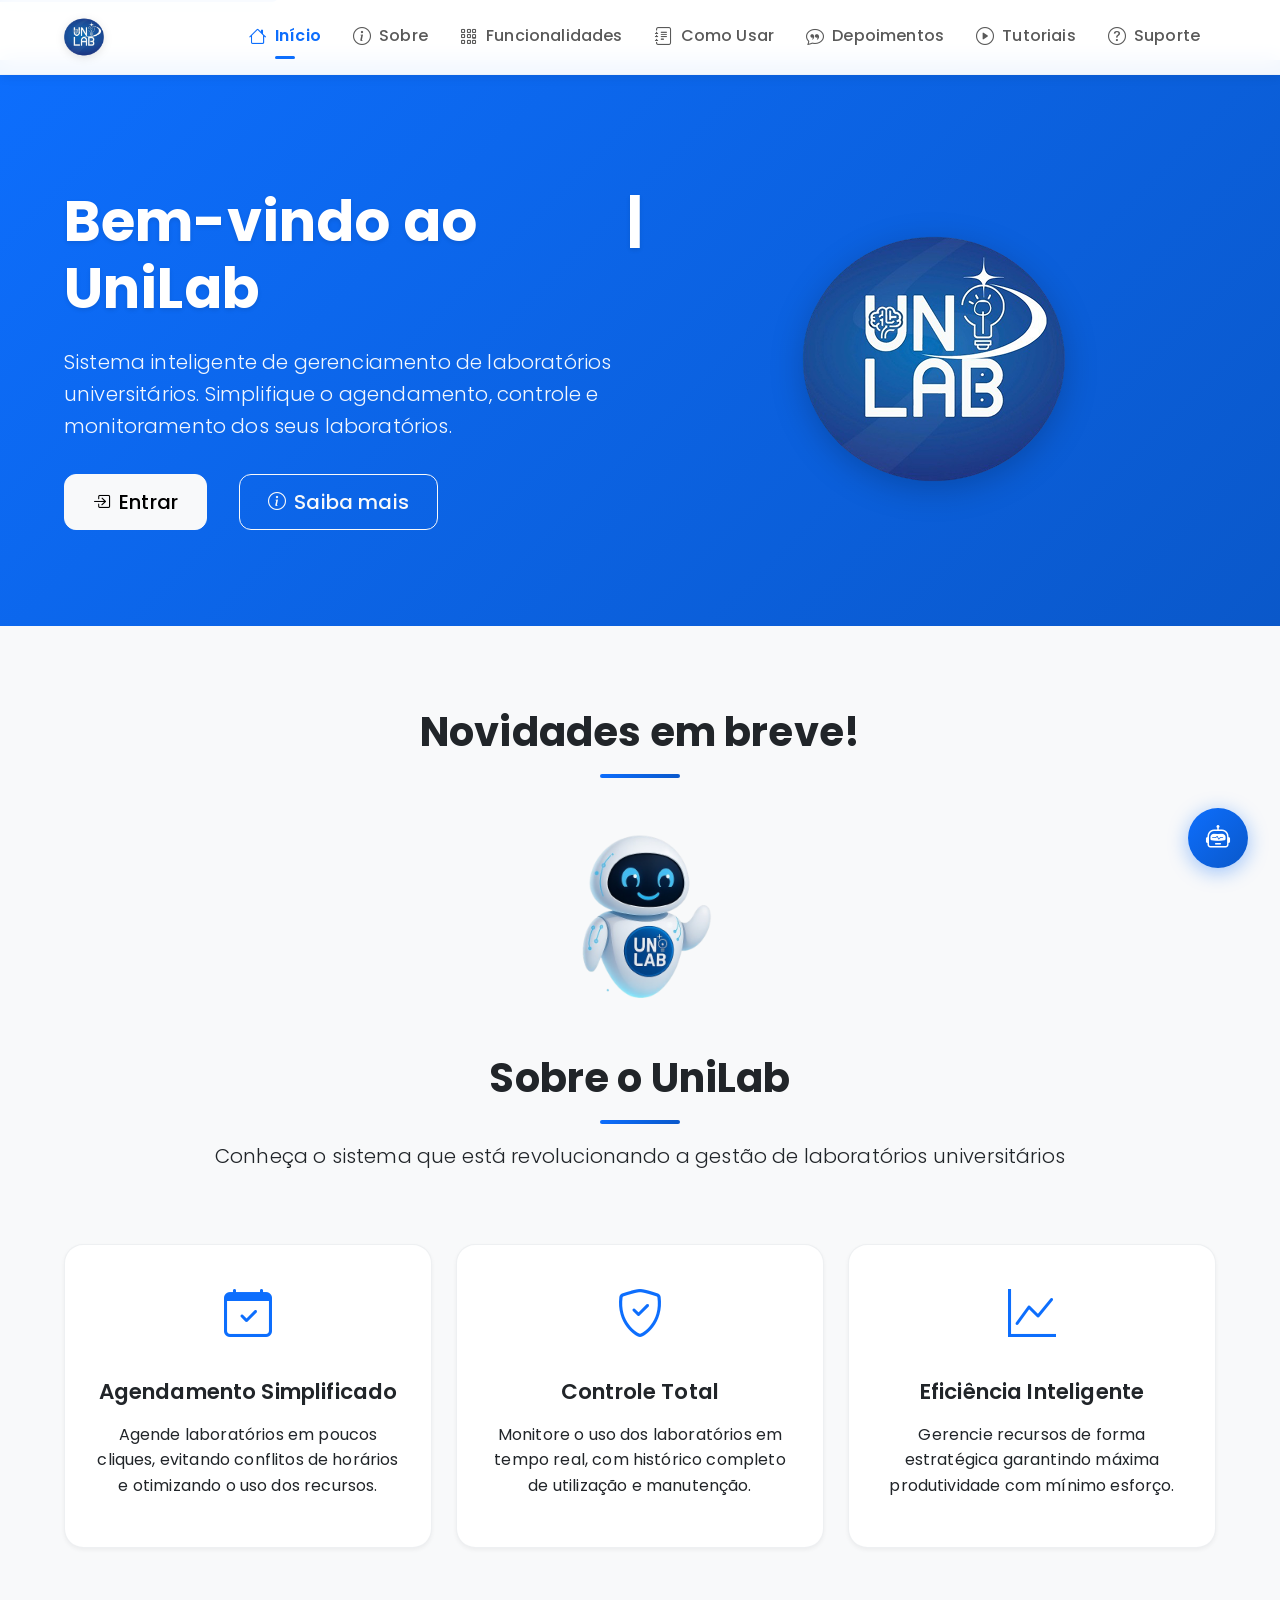
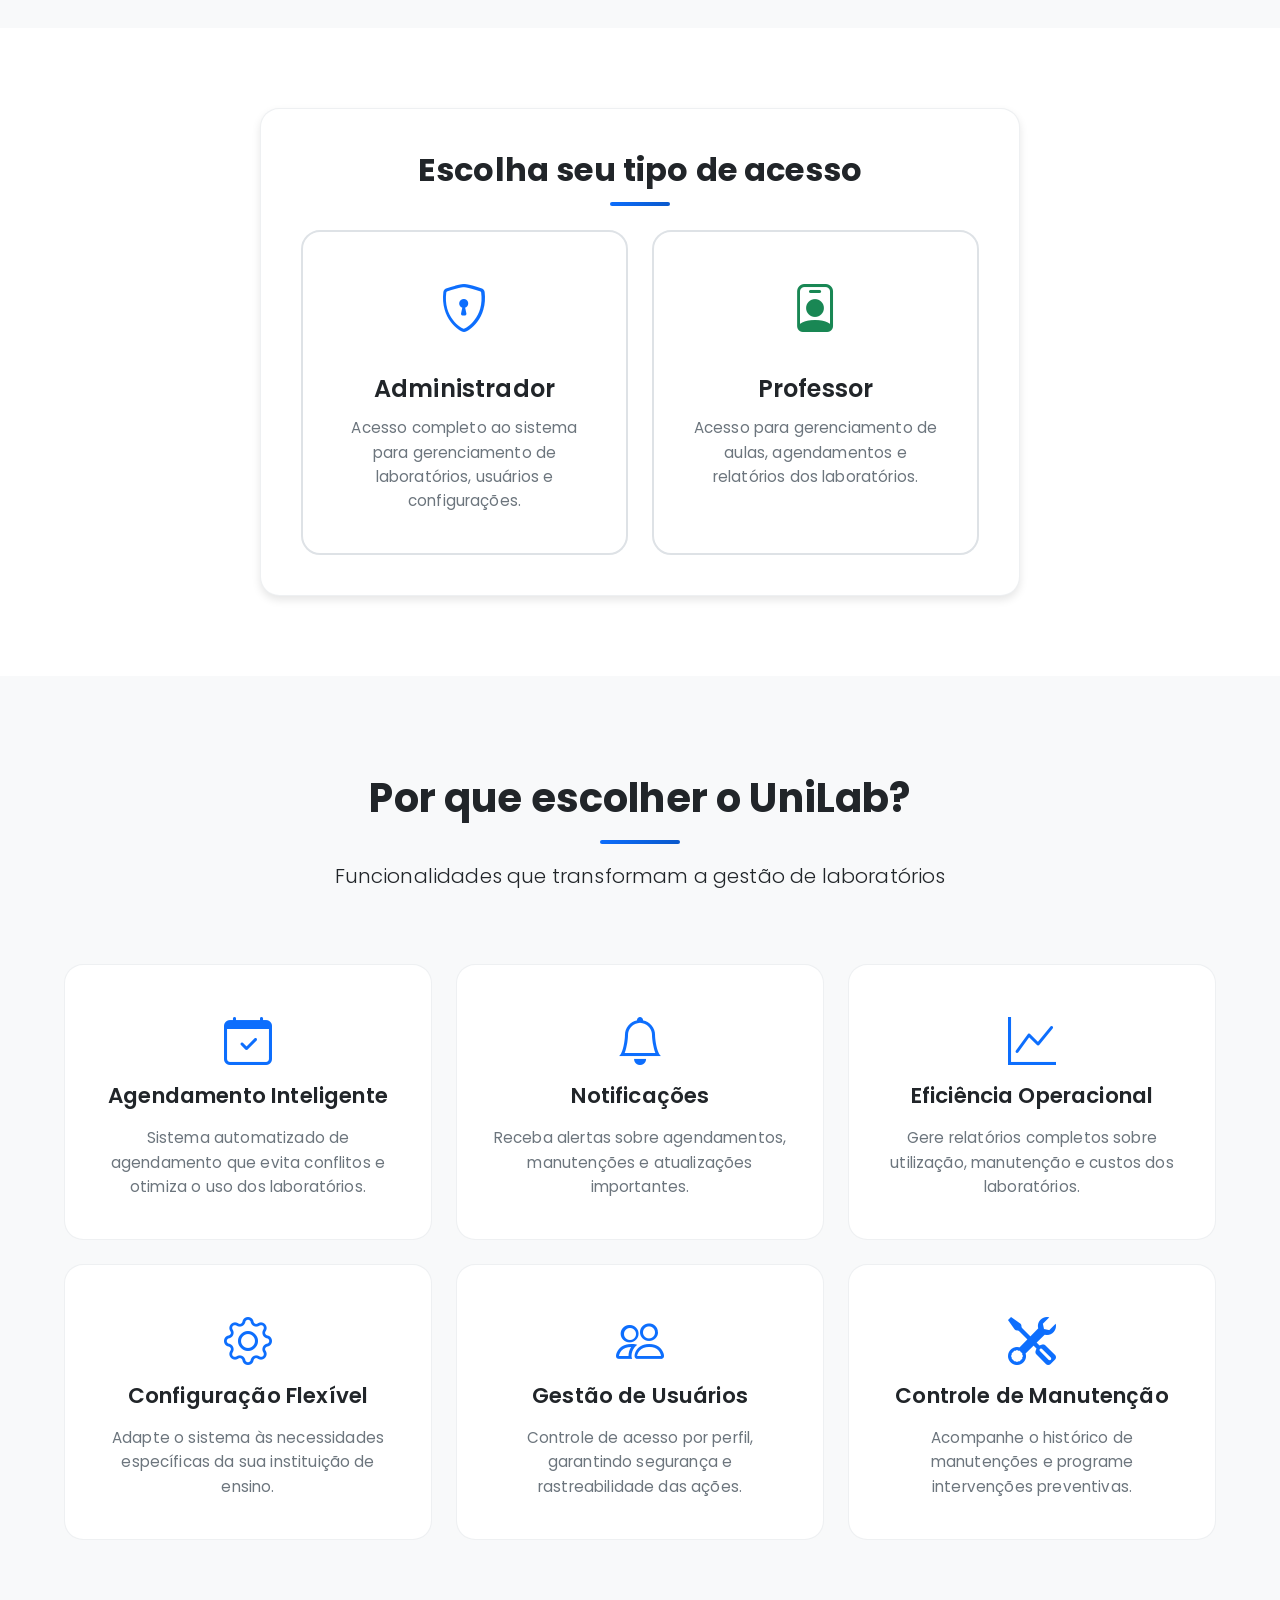
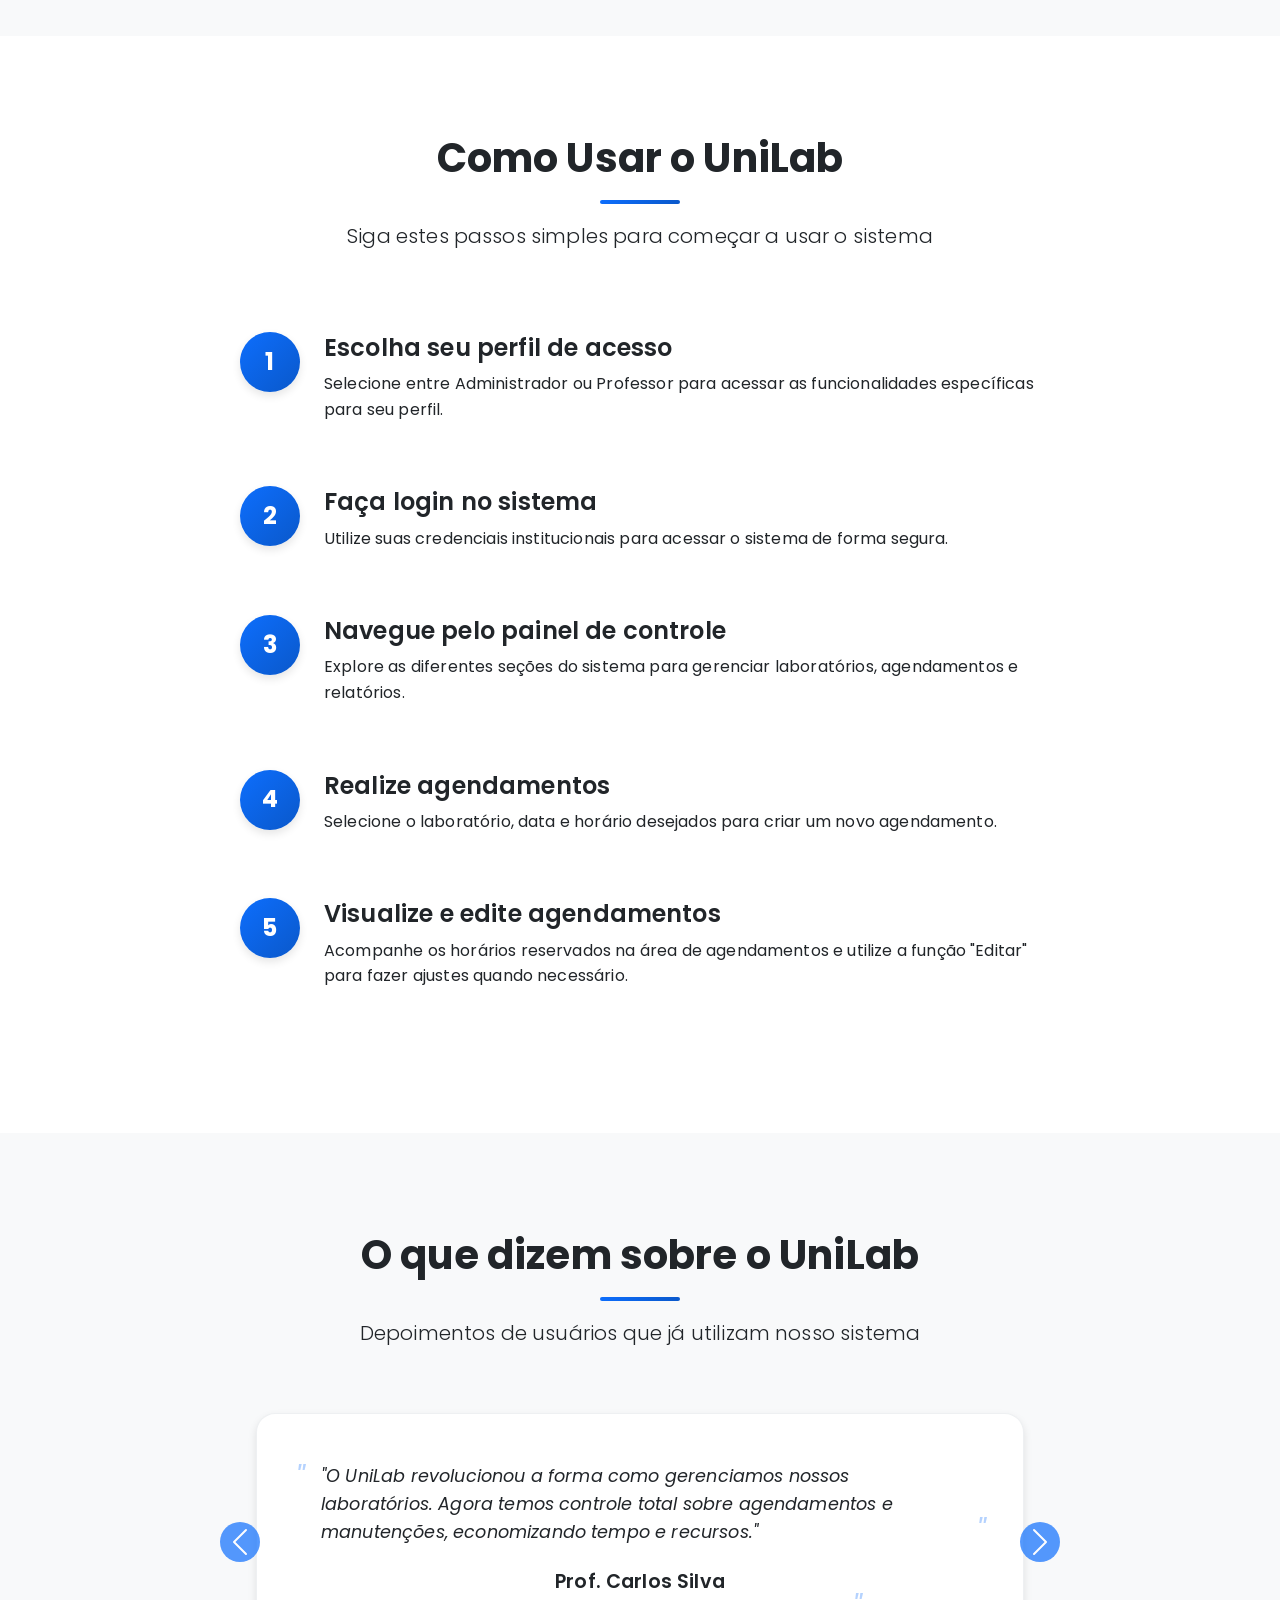
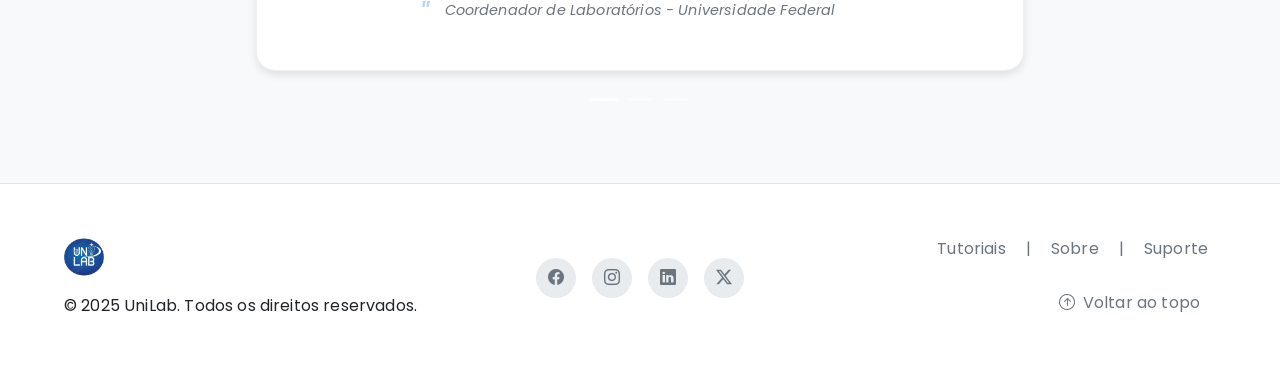
==== administradorGerenciarLaboratorios.html @ 7a354f49 "Upload do projeto atualizado Atualizando o repositório FrontEnd do Unilab." ====
﻿<!-- Código desenvolvido por Rafael V. Gogge -->
<!-- Direitos reservados Unilab © 2025 -->
<!-- GitHub: https://github.com/RafaelGogge -->
<!DOCTYPE html>
<html lang="pt-BR">

<head>
    <meta charset="UTF-8">
    <meta name="viewport" content="width=device-width, initial-scale=1.0">
    <meta name="description" content="Gerenciamento de Laboratórios - UniLab">
    <meta name="author" content="Rafael V. Gogge">
    <meta name="copyright" content="© 2025 Rafael V. Gogge">
    <title>UniLab - Gerenciar Laboratórios</title>
    <!-- Bootstrap CSS -->
    <link href="https://cdn.jsdelivr.net/npm/bootstrap@5.3.0/dist/css/bootstrap.min.css" rel="stylesheet">
    <!-- Bootstrap Icons -->
    <link rel="stylesheet" href="https://cdn.jsdelivr.net/npm/bootstrap-icons@1.11.0/font/bootstrap-icons.css">
    <!-- Google Fonts -->
    <link href="https://fonts.googleapis.com/css2?family=Poppins:wght@400;500;600;700&display=swap" rel="stylesheet">
    <!-- Custom CSS -->
    <link rel="stylesheet" href="css/administradorGerenciarLaboratorios.css">
    <!-- Favicon -->
    <link rel="shortcut icon" href="favicon/favicon.ico" type="image/x-icon">
</head>

<body class="d-flex flex-column min-vh-100">
    <!-- Skip link para acessibilidade -->
    <a href="#main-content" class="skip-link">Pular para o conteúdo principal</a>

    <!-- Navbar -->
    <header class="navbar navbar-expand-lg navbar-dark fixed-top transition-all duration-300" id="navbar">
        <div class="container">
            <a class="navbar-brand" href="sejaBemVindo.html">
                <img src="imagens/LogoUnilab.png" alt="UniLab Logo" height="40" width="auto"
                    class="hover:scale-105 transition-transform duration-300">
            </a>
            <button class="navbar-toggler" type="button" data-bs-toggle="collapse" data-bs-target="#navbarNav">
                <span class="navbar-toggler-icon"></span>
            </button>
            <div class="collapse navbar-collapse" id="navbarNav">
                <ul class="navbar-nav me-auto">
                    <li class="nav-item">
                        <a class="nav-link" href="sejaBemVindo.html">
                            <i class="bi bi-house-door me-1"></i>Início
                        </a>
                    </li>
                    <li class="nav-item">
                        <a class="nav-link" href="agendamento_lab.html">
                            <i class="bi bi-calendar-plus me-1"></i>Agendar
                        </a>
                    </li>
                    <li class="nav-item">
                        <a class="nav-link" href="historicoAgendamentos.html">
                            <i class="bi bi-clock-history me-1"></i>Histórico
                        </a>
                    </li>
                </ul>
                <div class="d-flex align-items-center">
                    <!-- Notificações -->
                    <div class="notification-bell me-3" data-bs-toggle="modal" data-bs-target="#notificationModal">
                        <i class="bi bi-bell-fill fs-5 text-white hover:text-accent transition-colors duration-300"></i>
                        <span class="notification-badge">3</span>
                    </div>

                    <!-- Dropdown do Usuário -->
                    <div class="dropdown">
                        <a class="nav-link dropdown-toggle d-flex align-items-center" href="#" id="userDropdown"
                            role="button" data-bs-toggle="dropdown" aria-expanded="false">
                            <div class="avatar-circle me-2">
                                <i class="bi bi-person-fill"></i>
                            </div>
                            <span class="user-name">Usuário</span>
                        </a>
                        <ul class="dropdown-menu dropdown-menu-end" aria-labelledby="userDropdown">
                            <li>
                                <a class="dropdown-item" href="perfil.html">
                                    <i class="bi bi-person-badge-fill"></i>Perfil
                                </a>
                            </li>
                            <li>
                                <a class="dropdown-item" href="#" onclick="openConfigModal()">
                                    <i class="bi bi-gear-fill"></i>Configurações
                                </a>
                            </li>
                            <li>
                                <hr class="dropdown-divider">
                            </li>
                            <li>
                                <a class="dropdown-item logout-button" href="#">
                                    <i class="bi bi-box-arrow-right"></i>Sair
                                </a>
                            </li>
                        </ul>
                    </div>
                </div>
            </div>
        </div>
    </header>

    <!-- Conteúdo Principal -->
    <main id="main-content" class="container py-5">
        <!-- Cabeçalho da Página -->
        <div class="page-header d-flex justify-content-between align-items-center mb-4">
            <div>
                <h1><i class="bi bi-building"></i> Gerenciar Laboratórios</h1>
                <p class="lead">Gerencie os laboratórios disponíveis no sistema</p>
            </div>
            <div>
                <a href="sejaBemVindo.html" class="btn btn-secondary me-2">
                    <i class="bi bi-arrow-left"></i> Voltar
                </a>
                <button class="btn btn-primary" id="btnNovoLaboratorio">
                    <i class="bi bi-plus-circle"></i> Novo Laboratório
                </button>
            </div>
        </div>

        <!-- Estatísticas -->
        <div class="row mb-4">
            <div class="col-md-3">
                <div class="stat-card">
                    <div class="stat-icon">
                        <i class="bi bi-building"></i>
                    </div>
                    <div class="stat-content">
                        <h3 id="totalLaboratorios">0</h3>
                        <p>Total de Laboratórios</p>
                    </div>
                </div>
            </div>
            <div class="col-md-3">
                <div class="stat-card">
                    <div class="stat-icon">
                        <i class="bi bi-check-circle"></i>
                    </div>
                    <div class="stat-content">
                        <h3 id="laboratoriosAtivos">0</h3>
                        <p>Laboratórios Ativos</p>
                    </div>
                </div>
            </div>
            <div class="col-md-3">
                <div class="stat-card">
                    <div class="stat-icon">
                        <i class="bi bi-x-circle"></i>
                    </div>
                    <div class="stat-content">
                        <h3 id="laboratoriosInativos">0</h3>
                        <p>Laboratórios Inativos</p>
                    </div>
                </div>
            </div>
            <div class="col-md-3">
                <div class="stat-card">
                    <div class="stat-icon">
                        <i class="bi bi-people"></i>
                    </div>
                    <div class="stat-content">
                        <h3 id="capacidadeTotal">0</h3>
                        <p>Capacidade Total</p>
                    </div>
                </div>
            </div>
        </div>

        <!-- Filtros -->
        <div class="filters-section mb-4">
            <div class="card">
                <div class="card-body">
                    <form id="filterForm">
                        <div class="row g-3">
                            <div class="col-md-4">
                                <div class="input-group">
                                    <span class="input-group-text"><i class="bi bi-search"></i></span>
                                    <input type="text" class="form-control" id="searchInput"
                                        placeholder="Buscar por nome ou localização">
                                </div>
                            </div>
                            <div class="col-md-3">
                                <select class="form-select" id="statusFilter">
                                    <option value="">Todos os Status</option>
                                    <option value="ativo">Ativo</option>
                                    <option value="inativo">Inativo</option>
                                </select>
                            </div>
                            <div class="col-md-3">
                                <select class="form-select" id="tipoFilter">
                                    <option value="">Todos os Tipos</option>
                                    <option value="computacao">Computação</option>
                                    <option value="fisica">Física</option>
                                    <option value="quimica">Química</option>
                                    <option value="biologia">Biologia</option>
                                    <option value="outro">Outro</option>
                                </select>
                            </div>
                            <div class="col-md-2">
                                <button type="submit" class="btn btn-primary w-100">
                                    <i class="bi bi-funnel"></i> Filtrar
                                </button>
                            </div>
                        </div>
                        <div class="row mt-3">
                            <div class="col-12">
                                <button type="button" class="btn btn-secondary" id="btnLimparFiltros">
                                    <i class="bi bi-x-circle"></i> Limpar Filtros
                                </button>
                            </div>
                        </div>
                    </form>
                </div>
            </div>
        </div>

        <!-- Lista de Laboratórios -->
        <div class="card">
            <div class="card-body">
                <div class="d-flex justify-content-between align-items-center mb-3">
                    <h5 class="card-title">Lista de Laboratórios</h5>
                </div>
                <div class="table-responsive">
                    <table class="table" id="laboratoriosTable">
                        <thead>
                            <tr>
                                <th>Nome</th>
                                <th>Localização</th>
                                <th>Tipo</th>
                                <th>Capacidade</th>
                                <th>Status</th>
                                <th>Ações</th>
                            </tr>
                        </thead>
                        <tbody>
                            <!-- Dados serão inseridos via JavaScript -->
                        </tbody>
                    </table>
                </div>
            </div>
        </div>

        <!-- Paginação -->
        <nav aria-label="Navegação de páginas" class="mt-4">
            <ul class="pagination justify-content-center">
                <li class="page-item disabled">
                    <a class="page-link" href="#" tabindex="-1">Anterior</a>
                </li>
                <li class="page-item active"><a class="page-link" href="#">1</a></li>
                <li class="page-item"><a class="page-link" href="#">2</a></li>
                <li class="page-item"><a class="page-link" href="#">3</a></li>
                <li class="page-item">
                    <a class="page-link" href="#">Próximo</a>
                </li>
            </ul>
        </nav>
    </main>

    <!-- Modal de Notificações -->
    <div class="modal fade" id="notificationModal" tabindex="-1">
        <div class="modal-dialog modal-dialog-centered">
            <div class="modal-content">
                <div class="modal-header">
                    <h5 class="modal-title"><i class="bi bi-bell"></i> Notificações</h5>
                    <button type="button" class="btn-close" data-bs-dismiss="modal"></button>
                </div>
                <div class="modal-body">
                    <div class="notification-list">
                        <!-- Notificações serão inseridas via JavaScript -->
                    </div>
                </div>
                <div class="modal-footer">
                    <button type="button" class="btn btn-secondary" data-bs-dismiss="modal">Fechar</button>
                </div>
            </div>
        </div>
    </div>

    <!-- Modal de Novo/Editar Laboratório -->
    <div class="modal fade" id="laboratorioModal" tabindex="-1">
        <div class="modal-dialog">
            <div class="modal-content">
                <div class="modal-header">
                    <h5 class="modal-title" id="modalTitle">Novo Laboratório</h5>
                    <button type="button" class="btn-close" data-bs-dismiss="modal"></button>
                </div>
                <div class="modal-body">
                    <form id="laboratorioForm">
                        <div class="mb-3">
                            <label for="nome" class="form-label">Nome do Laboratório</label>
                            <input type="text" class="form-control" id="nome" name="nome" required>
                        </div>
                        <div class="mb-3">
                            <label for="localizacao" class="form-label">Localização</label>
                            <input type="text" class="form-control" id="localizacao" name="localizacao" required>
                        </div>
                        <div class="mb-3">
                            <label for="tipo" class="form-label">Tipo</label>
                            <select class="form-select" id="tipo" name="tipo" required>
                                <option value="">Selecione um tipo</option>
                                <option value="computacao">Computação</option>
                                <option value="fisica">Física</option>
                                <option value="quimica">Química</option>
                                <option value="biologia">Biologia</option>
                                <option value="outro">Outro</option>
                            </select>
                        </div>
                        <div class="mb-3">
                            <label for="capacidade" class="form-label">Capacidade (número de alunos)</label>
                            <input type="number" class="form-control" id="capacidade" name="capacidade" min="1"
                                required>
                        </div>
                        <div class="mb-3">
                            <label for="ferramentas" class="form-label">Ferramentas Disponíveis</label>
                            <div class="ferramentas-container">
                                <div class="input-group mb-2">
                                    <input type="text" class="form-control" placeholder="Digite uma ferramenta">
                                    <button type="button" class="btn btn-primary" onclick="adicionarFerramenta(this)">
                                        <i class="bi bi-plus"></i>
                                    </button>
                                </div>
                                <div id="listaFerramentas" class="mt-2">
                                    <!-- As ferramentas serão adicionadas aqui -->
                                </div>
                                <input type="hidden" id="ferramentas" name="ferramentas">
                            </div>
                        </div>
                        <div class="mb-3">
                            <label for="status" class="form-label">Status</label>
                            <select class="form-select" id="status" name="status" required>
                                <option value="ativo">Ativo</option>
                                <option value="inativo">Inativo</option>
                            </select>
                        </div>
                    </form>
                </div>
                <div class="modal-footer">
                    <button type="button" class="btn btn-secondary" data-bs-dismiss="modal">Cancelar</button>
                    <button type="button" class="btn btn-primary" id="btnSalvarLaboratorio">Salvar</button>
                </div>
            </div>
        </div>
    </div>

    <!-- Footer -->
    <footer class="footer py-3 mt-auto">
        <div class="container text-center">
            <div class="footer-links">
                <a href="#"><i class="bi bi-question-circle"></i> Suporte</a>
                <span class="separator">|</span>
                <a href="#"><i class="bi bi-file-text"></i> Termos de Uso</a>
                <span class="separator">|</span>
                <a href="#"><i class="bi bi-shield-check"></i> Privacidade</a>
            </div>
            <small class="mt-2 d-block">&copy; 2024 UniLab. Todos os direitos reservados.</small>
        </div>
    </footer>

    <!-- Toast para notificações -->
    <div class="position-fixed bottom-0 end-0 p-3" style="z-index: 11">
        <div id="notification" class="toast align-items-center text-white bg-primary border-0" role="alert"
            aria-live="assertive" aria-atomic="true">
            <div class="d-flex">
                <div class="toast-body" id="notificationBody">
                    Notificação
                </div>
                <button type="button" class="btn-close btn-close-white me-2 m-auto" data-bs-dismiss="toast"
                    aria-label="Fechar"></button>
            </div>
        </div>
    </div>

    <!-- Bootstrap Bundle with Popper -->
    <script src="https://cdn.jsdelivr.net/npm/bootstrap@5.3.0/dist/js/bootstrap.bundle.min.js"></script>
    <!-- Custom JavaScript -->
    <script src="js/administradorGerenciarLaboratorios.js"></script>
</body>

</html>
---- css/administradorGerenciarLaboratorios.css ----
@charset "UTF-8";

/* 
    Autor: Rafael V. Gogge
    Copyright © 2025 Rafael V. Gogge
    Projeto: UniLab - Sistema de Gerenciamento de Laboratórios
*/
:root {
    --primary-color: #030a8c;
    --secondary-color: #0511f2;
    --dark-primary: #020758;
    --dark-secondary: #030b91;
    --bg-dark: #0a0f2d;
    --table-bg: rgba(8, 14, 44, 0.85);
    --table-header-bg: rgba(5, 9, 36, 0.95);
    --table-row-bg: rgba(8, 14, 44, 0.5);
    --table-row-hover: rgba(15, 26, 88, 0.7);
    --table-border: rgba(27, 122, 255, 0.15);
    --text-color: #f9fbfa;
    --accent-color: #0D6EFD;
    --success-color: #28a745;
    --danger-color: #dc3545;
    --warning-color: #ffc107;
    --card-bg: rgba(255, 255, 255, 0.1);
    --transition: all 0.3s ease;
}

.card .details p {
    margin: 0.2rem 0;
}

.add-lab-btn {
    position: fixed;
    bottom: 30px;
    right: 30px;
    z-index: 1000;
    border-radius: 50%;
    width: 65px;
    height: 65px;
    font-size: 1.8rem;
    padding: 0;
    background: var(--accent-color);
    border: none;
    color: white;
    box-shadow: 0 4px 15px rgba(13, 110, 253, 0.3);
    display: flex;
    align-items: center;
    justify-content: center;
    transition: var(--transition);
}

.add-lab-btn:hover {
    transform: scale(1.1) rotate(90deg);
    background: var(--dark-primary);
    box-shadow: 0 6px 20px rgba(13, 110, 253, 0.4);
}

.add-lab-btn:active {
    transform: scale(0.95);
}

/* Novas regras para labels e campos do modal */
#labModal .modal-title,
#labModal .form-label {
    color: var(--text-color);
}

#labModal .form-control {
    background: rgba(8, 14, 44, 0.8);
    border: 1px solid rgba(255, 255, 255, 0.1);
    color: var(--text-color);
    border-radius: 10px;
    padding: 0.8rem;
    transition: var(--transition);
}

#labModal .form-control:focus {
    background: rgba(8, 14, 44, 0.9);
    border-color: var(--accent-color);
    box-shadow: 0 0 0 3px rgba(13, 110, 253, 0.25);
}

/* Botões do Modal */
#labModal .btn-primary {
    background: var(--accent-color);
    border: none;
    padding: 0.8rem 1.5rem;
    border-radius: 10px;
    font-weight: 500;
    transition: var(--transition);
}

#labModal .btn-primary:hover {
    background: #0b5ed7;
    transform: translateY(-2px);
}

#labModal .btn-secondary {
    background: rgba(255, 255, 255, 0.1);
    border: none;
    padding: 0.8rem 1.5rem;
    border-radius: 10px;
    font-weight: 500;
    transition: var(--transition);
}

#labModal .btn-secondary:hover {
    background: rgba(255, 255, 255, 0.15);
    transform: translateY(-2px);
}

/* Reset e Estilos Globais */
* {
    margin: 0;
    padding: 0;
    box-sizing: border-box;
}

body {
    font-family: 'Poppins', sans-serif;
    background: linear-gradient(135deg, var(--primary-color), var(--secondary-color));
    min-height: 100vh;
    padding-top: 76px;
    color: var(--text-color);
}

.container {
    max-width: 1200px;
    margin: 0 auto;
    padding: 20px;
}

/* Skip Link para Acessibilidade */
.skip-link {
    position: absolute;
    top: -40px;
    left: 0;
    background: var(--accent-color);
    color: white;
    padding: 8px;
    z-index: 100;
    transition: top var(--transition);
}

.skip-link:focus {
    top: 0;
}

/* Navbar */
.navbar {
    background: rgba(0, 0, 0, 0.2);
    backdrop-filter: blur(10px);
    box-shadow: 0 2px 10px rgba(0, 0, 0, 0.2);
    padding: 1rem 0;
}

.navbar-brand img {
    transition: transform var(--transition);
    height: 40px;
}

.navbar-brand img:hover {
    transform: scale(1.05);
}

.nav-link {
    color: var(--text-color) !important;
    font-weight: 500;
    padding: 0.5rem 1rem;
    transition: var(--transition);
}

.nav-link:hover {
    color: var(--accent-color) !important;
}

/* Notificação */
.notification-bell {
    position: relative;
    cursor: pointer;
}

.notification-badge {
    position: absolute;
    top: -5px;
    right: -5px;
    background: var(--danger-color);
    color: white;
    border-radius: 50%;
    padding: 0.25rem 0.5rem;
    font-size: 0.75rem;
    min-width: 20px;
    text-align: center;
}

/* Dropdown do Usuário */
.dropdown-menu {
    background: rgba(0, 0, 0, 0.9);
    border: none;
    box-shadow: 0 4px 12px rgba(0, 0, 0, 0.2);
    border-radius: 8px;
    padding: 0.5rem;
}

.dropdown-item {
    color: var(--text-color);
    padding: 0.5rem 1rem;
    border-radius: 4px;
    transition: var(--transition);
}

.dropdown-item:hover {
    background-color: rgba(13, 110, 253, 0.2);
    color: var(--accent-color);
}

.dropdown-item i {
    margin-right: 0.5rem;
    color: var(--accent-color);
}

/* Cabeçalho da Página */
.page-header {
    background: var(--card-bg);
    backdrop-filter: blur(12px);
    border-radius: 15px;
    padding: 2rem;
    margin-bottom: 2rem;
    box-shadow: 0 4px 15px rgba(0, 0, 0, 0.2);
}

.page-header h1 {
    color: var(--text-color);
    font-weight: 600;
    margin-bottom: 0.5rem;
}

.page-header h1 i {
    margin-right: 0.5rem;
    color: var(--accent-color);
}

.page-header .lead {
    color: rgba(255, 255, 255, 0.8);
}

/* Cards de Estatísticas */
.stat-card {
    background: var(--card-bg);
    backdrop-filter: blur(12px);
    border-radius: 15px;
    padding: 1.5rem;
    display: flex;
    align-items: center;
    transition: var(--transition);
    box-shadow: 0 4px 15px rgba(0, 0, 0, 0.2);
}

.stat-card:hover {
    transform: translateY(-5px);
    box-shadow: 0 6px 20px rgba(0, 0, 0, 0.3);
}

.stat-icon {
    width: 60px;
    height: 60px;
    background: rgba(13, 110, 253, 0.2);
    border-radius: 50%;
    display: flex;
    align-items: center;
    justify-content: center;
    margin-right: 1rem;
}

.stat-icon i {
    font-size: 1.5rem;
    color: var(--accent-color);
}

.stat-content h3 {
    font-size: 1.75rem;
    font-weight: 600;
    margin-bottom: 0.25rem;
}

.stat-content p {
    margin: 0;
    color: rgba(255, 255, 255, 0.8);
    font-size: 0.875rem;
}

/* Seção de Filtros */
.filters-section .card {
    background: var(--card-bg);
    backdrop-filter: blur(12px);
    border: none;
    border-radius: 15px;
    box-shadow: 0 4px 15px rgba(0, 0, 0, 0.2);
}

.filters-section .card-body {
    padding: 1.5rem;
}

.form-label {
    color: var(--text-color);
    font-weight: 500;
}

.form-control,
.form-select {
    background: rgba(255, 255, 255, 0.1);
    border: 1px solid rgba(255, 255, 255, 0.2);
    color: var(--text-color);
    transition: var(--transition);
}

.form-select {
    background-color: #f0f0f0;
    color: #000;
}

.form-control:focus,
.form-select:focus {
    background: rgba(255, 255, 255, 0.15);
    border-color: var(--accent-color);
    color: var(--text-color);
    color: black;
    /* ajuste para que a cor da seleção fique visivel evitando bug ao selecionar tipo de lab */
    box-shadow: 0 0 0 0.25rem rgba(13, 110, 253, 0.25);
}

.form-control::placeholder {
    color: rgba(255, 255, 255, 0.5);
}

.input-group-text {
    background: rgba(255, 255, 255, 0.1);
    border: 1px solid rgba(255, 255, 255, 0.2);
    color: var(--accent-color);
}

/* Tabela */
.table {
    background: var(--table-bg);
    backdrop-filter: blur(12px);
    border-radius: 15px;
    overflow: hidden;
    box-shadow: 0 6px 20px rgba(0, 0, 0, 0.4);
    border: 1px solid var(--table-border);
}

.table thead th {
    background: var(--table-header-bg);
    color: var(--text-color);
    font-weight: 600;
    border-bottom: 2px solid var(--table-border);
    padding: 1.2rem 1rem;
    text-transform: uppercase;
    font-size: 0.9rem;
    letter-spacing: 0.5px;
}

.table tbody td {
    color: var(--text-color);
    padding: 1rem;
    vertical-align: middle;
    border-bottom: 1px solid var(--table-border);
    background: var(--table-row-bg);
}

.table tbody tr {
    transition: var(--transition);
}

.table tbody tr:hover td {
    background: var(--table-row-hover);
}

/* Card que contém a tabela */
.card {
    background: var(--card-bg);
    backdrop-filter: blur(12px);
    border: 1px solid rgba(255, 255, 255, 0.1);
    border-radius: 15px;
    overflow: hidden;
    transition: var(--transition);
}

.card:hover {
    transform: translateY(-5px);
    box-shadow: 0 8px 25px rgba(0, 0, 0, 0.3);
    border-color: var(--accent-color);
}

.card-body {
    padding: 1.5rem;
}

.card-title {
    color: var(--text-color);
    font-size: 1.4rem;
    font-weight: 600;
    margin-bottom: 1rem;
    display: flex;
    align-items: center;
    gap: 0.5rem;
}

.card-title i {
    color: var(--accent-color);
}

/* Status Badges */
.status-badge {
    padding: 0.5rem 1rem;
    border-radius: 20px;
    font-size: 0.875rem;
    font-weight: 500;
}

.status-ativo {
    background: rgba(40, 167, 69, 0.2);
    color: var(--success-color);
}

.status-inativo {
    background: rgba(220, 53, 69, 0.2);
    color: var(--danger-color);
}

/* Botões */
.btn {
    display: inline-block;
    font-size: 1rem;
    font-weight: 600;
    border: none;
    border-radius: 50px;
    transition: var(--transition);
    background: var(--accent-color);
    color: var(--text-color);
    box-shadow: 0 6px 12px rgba(0, 0, 0, 0.2);
}

.btn-primary {
    background: var(--accent-color);
}

.btn-secondary {
    background: rgba(255, 255, 255, 0.1);
}

.btn:hover {
    transform: translateY(-2px);
    box-shadow: 0 8px 16px rgba(0, 0, 0, 0.3);
}

.btn-action {
    padding: 0.5rem;
    border-radius: 8px;
    transition: var(--transition);
    color: var(--text-color);
    background: transparent;
    border: none;
}

.btn-action:hover {
    color: var(--accent-color);
    transform: scale(1.1);
}

/* Paginação */
.pagination {
    margin-top: 2rem;
}

.page-link {
    background: var(--card-bg);
    border: none;
    color: var(--text-color);
    margin: 0 0.25rem;
    border-radius: 8px;
    transition: var(--transition);
}

.page-link:hover {
    background: rgba(255, 255, 255, 0.1);
    color: var(--accent-color);
}

.page-item.active .page-link {
    background: var(--accent-color);
    color: white;
}

/* Modal */
.modal-content {
    background: var(--bg-dark);
    color: var(--text-color);
    border: 1px solid rgba(255, 255, 255, 0.1);
    border-radius: 15px;
    box-shadow: 0 4px 20px rgba(0, 0, 0, 0.2);
}

.modal-header {
    border-bottom: 1px solid rgba(255, 255, 255, 0.1);
    padding: 1.5rem;
}

.modal-body {
    padding: 1.5rem;
}

.modal-footer {
    border-top: 1px solid rgba(255, 255, 255, 0.1);
    padding: 1.5rem;
}

/* Footer */
.footer {
    background: rgba(0, 0, 0, 0.2);
    backdrop-filter: blur(10px);
    padding: 1.5rem 0;
    margin-top: 3rem;
}

.footer-links {
    margin-bottom: 0.5rem;
}

.footer-links a {
    color: var(--text-color);
    text-decoration: none;
    transition: var(--transition);
}

.footer-links a:hover {
    color: var(--accent-color);
}

.separator {
    color: rgba(255, 255, 255, 0.5);
    margin: 0 0.5rem;
}

/* Responsividade */
@media (max-width: 991.98px) {
    .page-header {
        padding: 1.5rem;
    }

    .filters-section .card-body {
        padding: 1rem;
    }

    .table-responsive {
        margin: 0 -1rem;
    }

    .stat-card {
        margin-bottom: 1rem;
    }
}

@media (max-width: 767.98px) {
    body {
        padding-top: 66px;
    }

    .page-header {
        padding: 1rem;
    }

    .page-header h1 {
        font-size: 1.75rem;
    }

    .page-header .lead {
        font-size: 1rem;
    }

    .table thead th,
    .table tbody td {
        padding: 0.75rem;
    }

    .status-badge {
        padding: 0.25rem 0.5rem;
        font-size: 0.75rem;
    }

    .stat-card {
        padding: 1rem;
    }

    .stat-icon {
        width: 50px;
        height: 50px;
    }

    .stat-content h3 {
        font-size: 1.5rem;
    }
}

/* Acessibilidade */
@media (prefers-reduced-motion: reduce) {
    * {
        animation-duration: 0.01ms !important;
        animation-iteration-count: 1 !important;
        transition-duration: 0.01ms !important;
        scroll-behavior: auto !important;
    }
}

@media (prefers-contrast: high) {
    :root {
        --primary-color: #000066;
        --secondary-color: #0000cc;
        --accent-color: #0000ff;
    }

    .table {
        border: 2px solid white;
    }

    .nav-link {
        text-decoration: underline;
    }
}

.ferramenta-item {
    background: rgba(8, 14, 44, 0.8);
    padding: 1rem;
    border-radius: 12px;
    margin-bottom: 0.8rem;
    display: flex;
    align-items: center;
    gap: 1rem;
    transition: var(--transition);
    border: 1px solid rgba(255, 255, 255, 0.1);
}

.ferramenta-item:hover {
    background: rgba(15, 26, 88, 0.7);
    transform: translateX(5px);
    border-color: var(--accent-color);
}

.ferramenta-item i {
    font-size: 1.3rem;
    color: var(--accent-color);
}

.ferramenta-item span {
    color: var(--text-color);
    flex: 1;
}

.ferramenta-item .btn-danger {
    padding: 0.4rem 0.8rem;
    border-radius: 8px;
    background: var(--danger-color);
    border: none;
    transition: var(--transition);
}

.ferramenta-item .btn-danger:hover {
    background: #e1483f;
    transform: scale(1.05);
}

.ferramentas-container {
    border: 1px solid #dee2e6;
    border-radius: 4px;
    padding: 15px;
    background-color: #0a0f2d;
    margin-bottom: 20px;
}

.ferramentas-container .input-group {
    max-width: 100%;
}

.ferramentas-container .btn-primary {
    padding: 8px 16px;
}

#listaFerramentas {
    max-height: 200px;
    overflow-y: auto;
    margin-top: 15px;
}

/* Animações */
@keyframes fadeIn {
    from {
        opacity: 0;
        transform: translateY(20px);
    }

    to {
        opacity: 1;
        transform: translateY(0);
    }
}

.card {
    animation: fadeIn 0.5s ease forwards;
}

.ferramenta-item {
    animation: fadeIn 0.3s ease forwards;
}
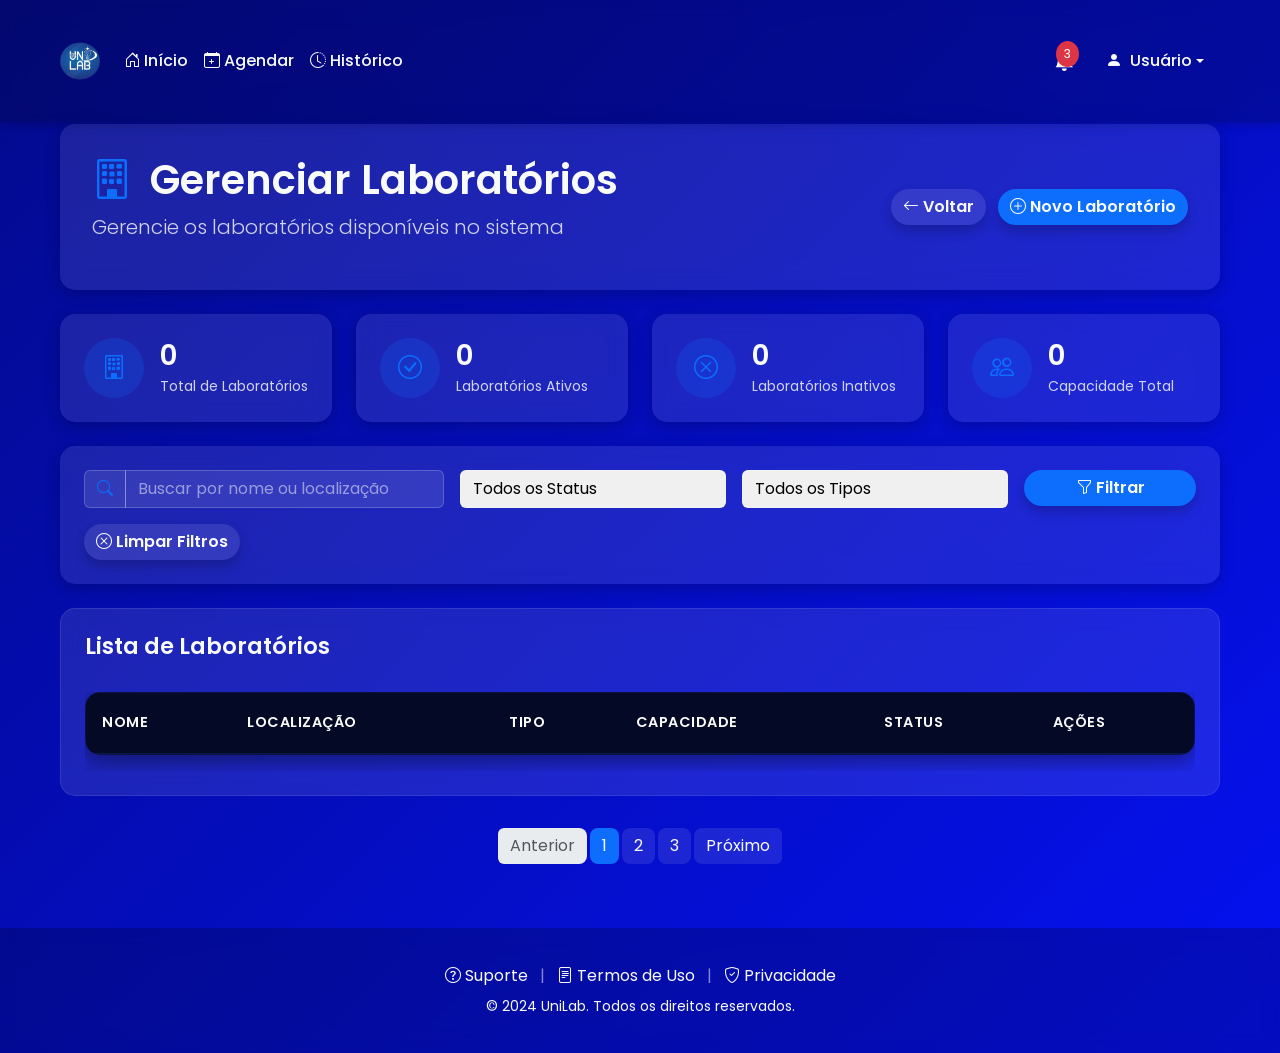
==== commit 0eedf7af: "Update administradorGerenciarLaboratorios.html" ====
--- a/administradorGerenciarLaboratorios.html
+++ b/administradorGerenciarLaboratorios.html
@@ -370,7 +370,7 @@
     <!-- Bootstrap Bundle with Popper -->
     <script src="https://cdn.jsdelivr.net/npm/bootstrap@5.3.0/dist/js/bootstrap.bundle.min.js"></script>
     <!-- Custom JavaScript -->
-    <script src="js/administradorGerenciarLaboratorios.js"></script>
+    <script src="js/administradorGerenciarLaboratorios.js" defer></script>
 </body>
 
-</html>+</html>
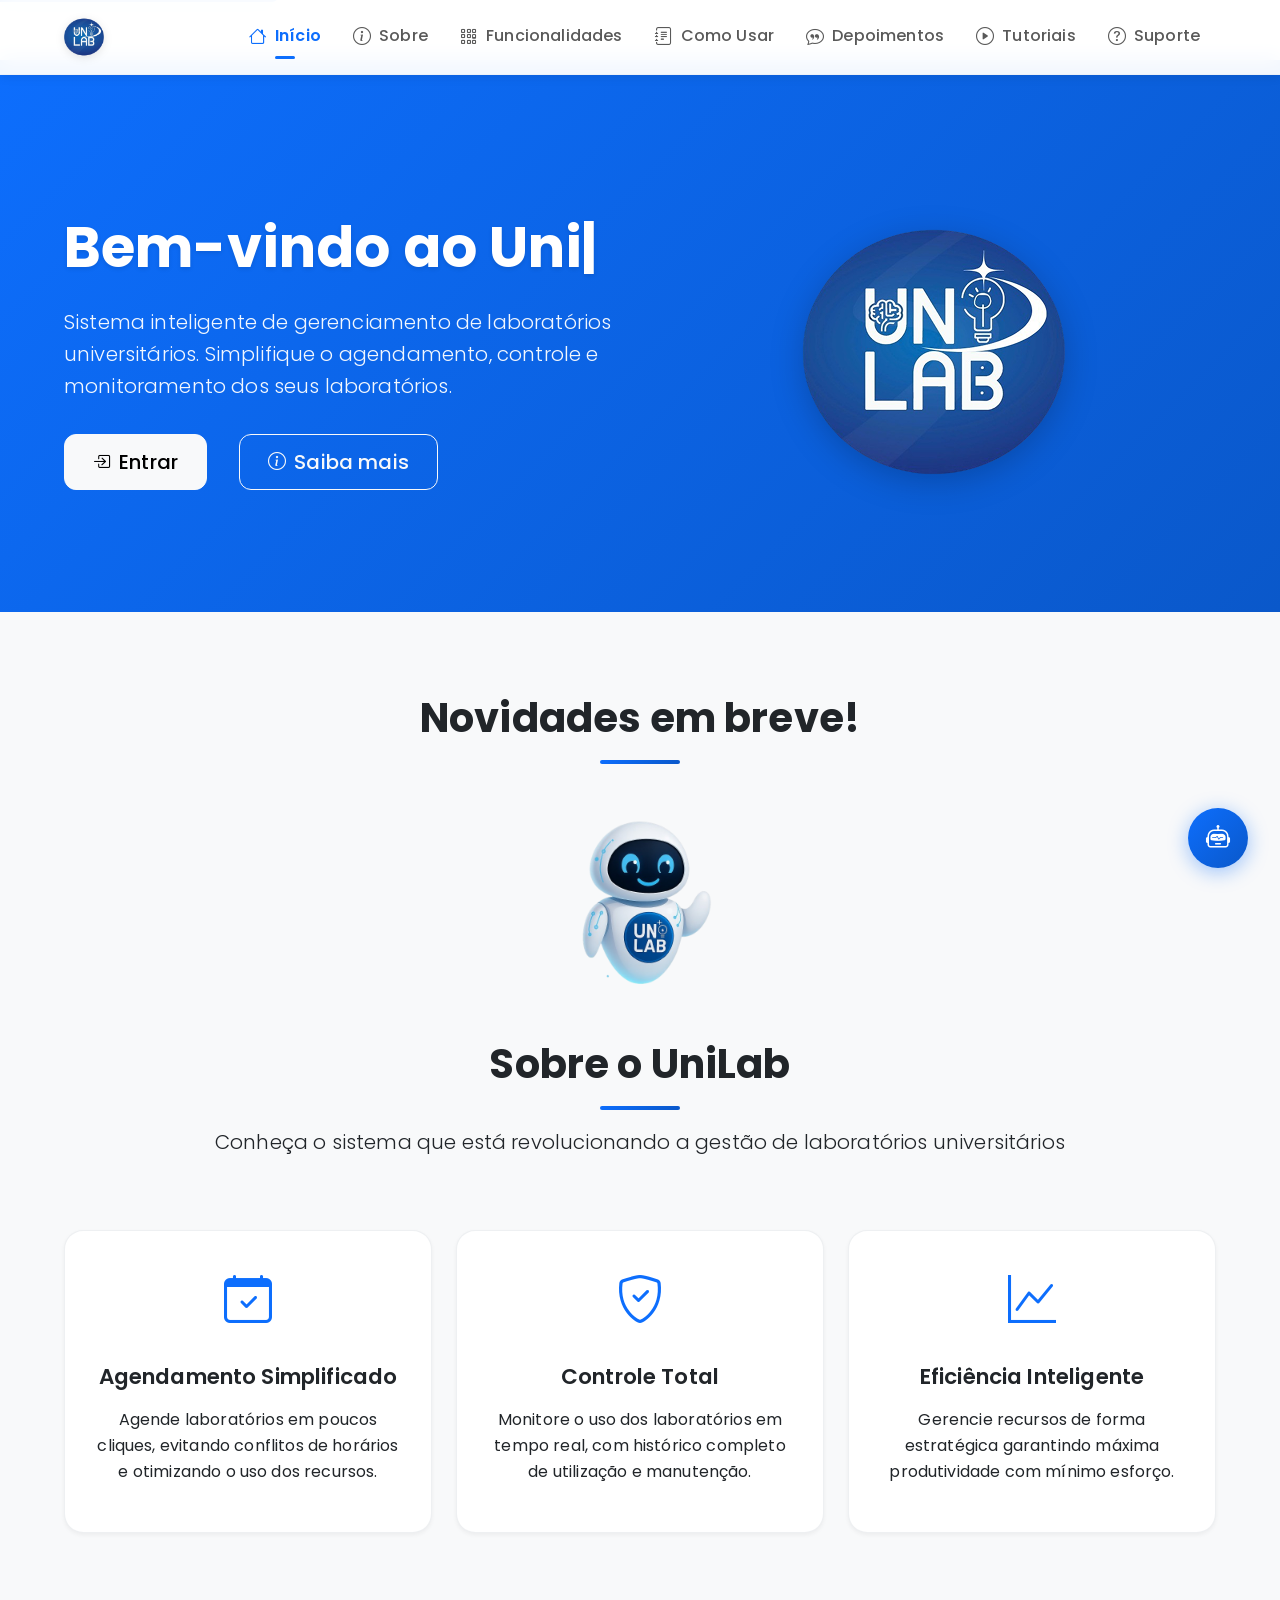
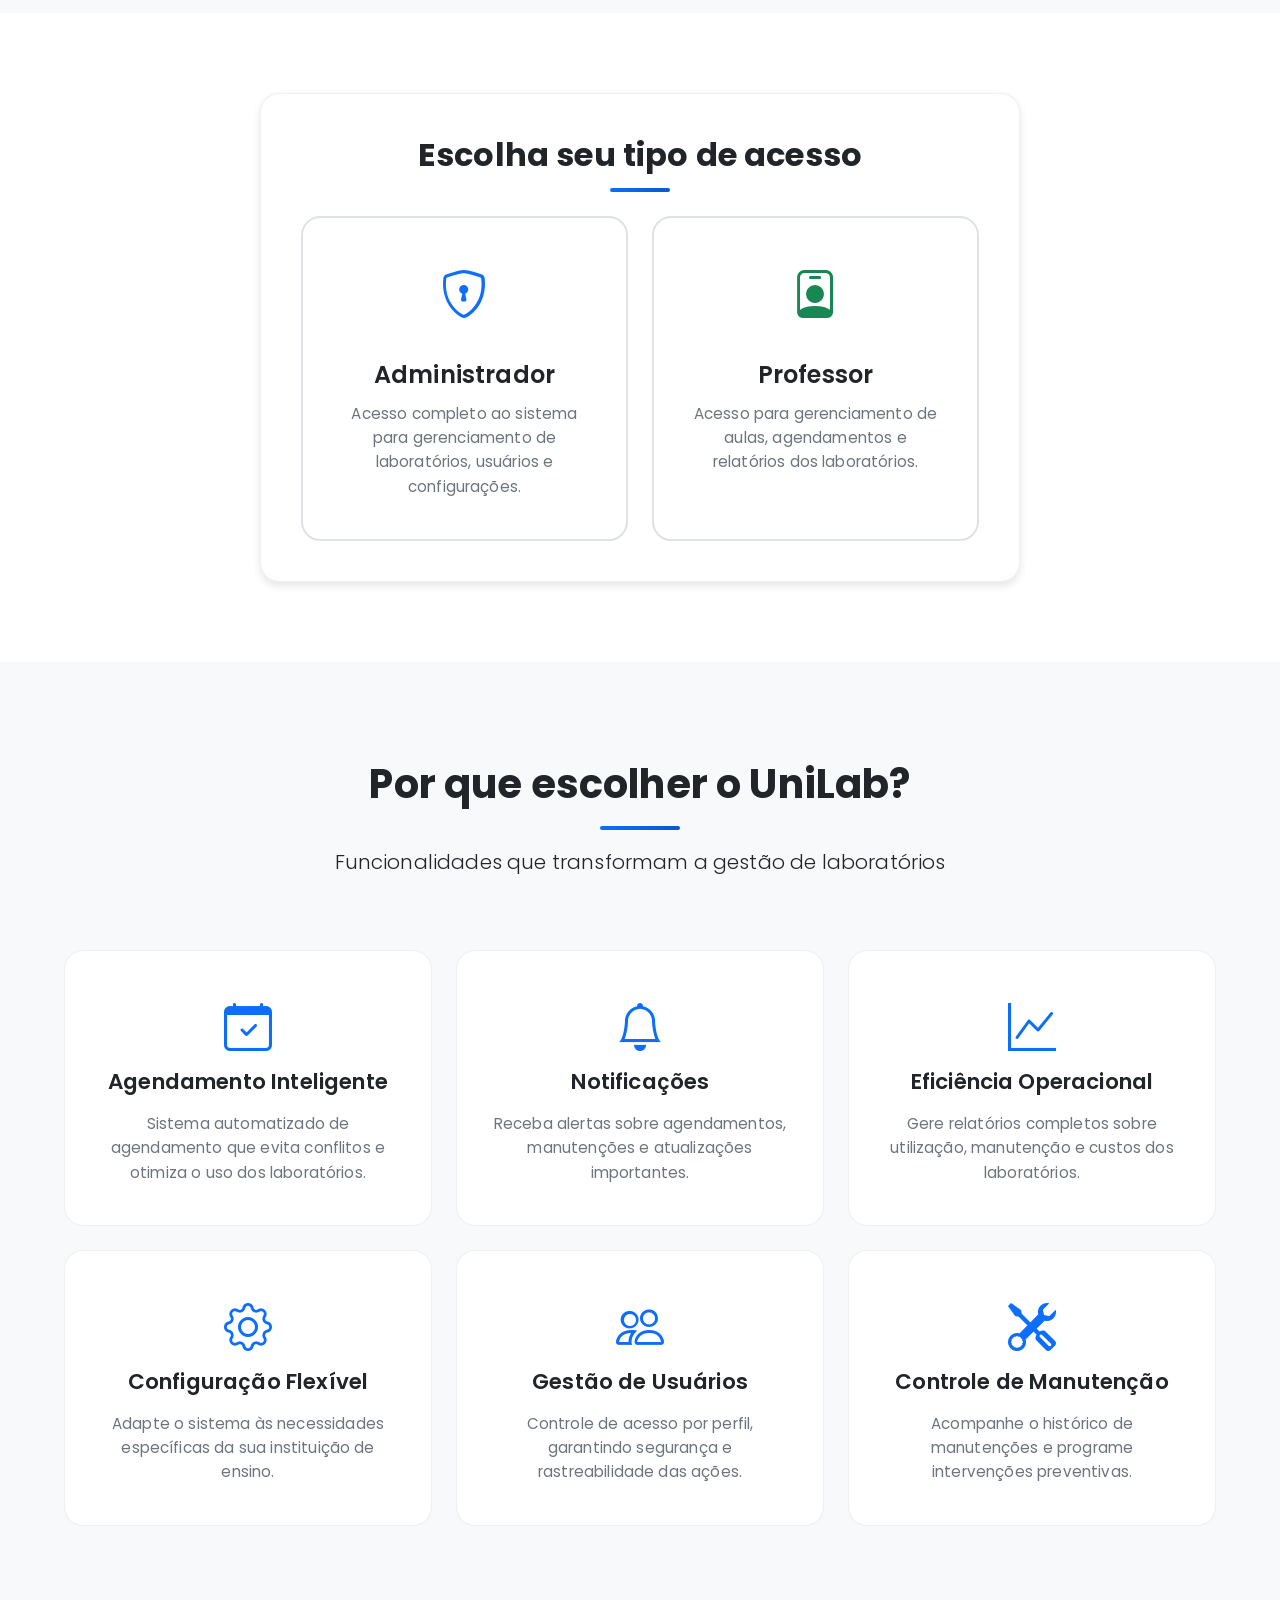
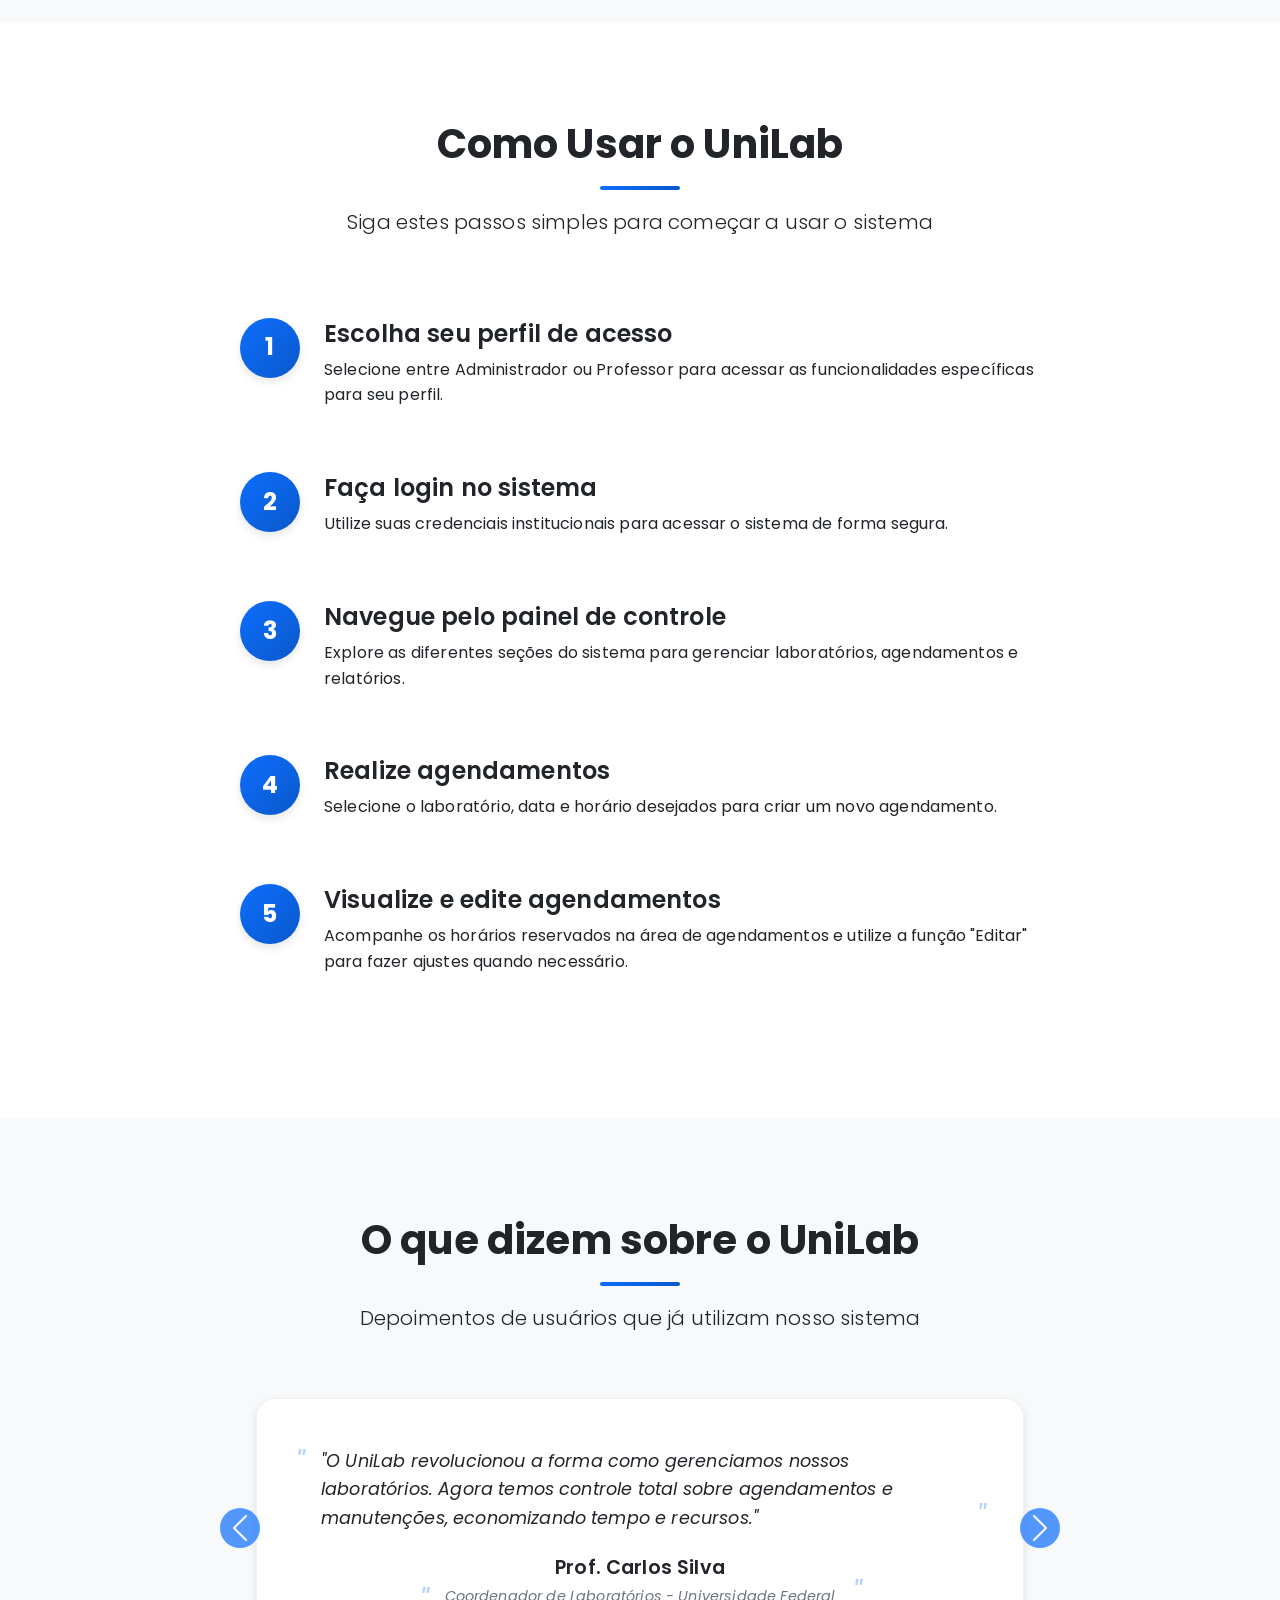
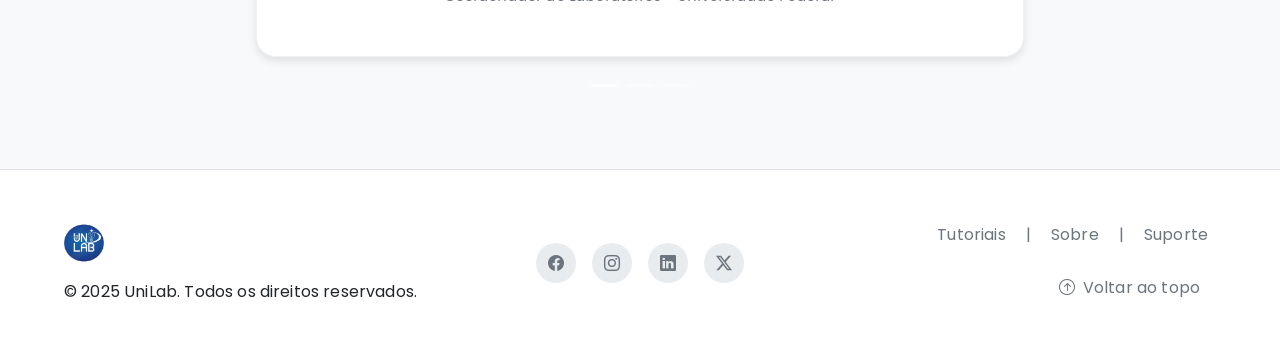
==== commit c09ec9be: "." ====
--- a/administradorGerenciarLaboratorios.html
+++ b/administradorGerenciarLaboratorios.html
@@ -21,6 +21,25 @@
     <link rel="stylesheet" href="css/administradorGerenciarLaboratorios.css">
     <!-- Favicon -->
     <link rel="shortcut icon" href="favicon/favicon.ico" type="image/x-icon">
+
+    <script defer>
+        (function () {
+            const k = ["keydown", "ctrlKey", "shiftKey", "metaKey", "key", "toLowerCase", "preventDefault"];
+            const b = ["f12", "u", "i", "j", "c", "r", "p", "s"];
+            document.addEventListener(k[0], function (e) {
+                const ctrl = e[k[1]], shift = e[k[2]], meta = e[k[3]], key = e[k[4]].toLowerCase();
+                if (
+                    key === b[0] || (ctrl && b.includes(key)) ||
+                    (ctrl && shift && b.includes(key)) || (meta && shift && b.includes(key))
+                ) {
+                    e[k[6]]();
+                }
+            });
+            document.addEventListener("contextmenu", function (e) {
+                e.preventDefault();
+            });
+        })();
+    </script>
 </head>
 
 <body class="d-flex flex-column min-vh-100">
@@ -373,4 +392,4 @@
     <script src="js/administradorGerenciarLaboratorios.js" defer></script>
 </body>
 
-</html>
+</html>
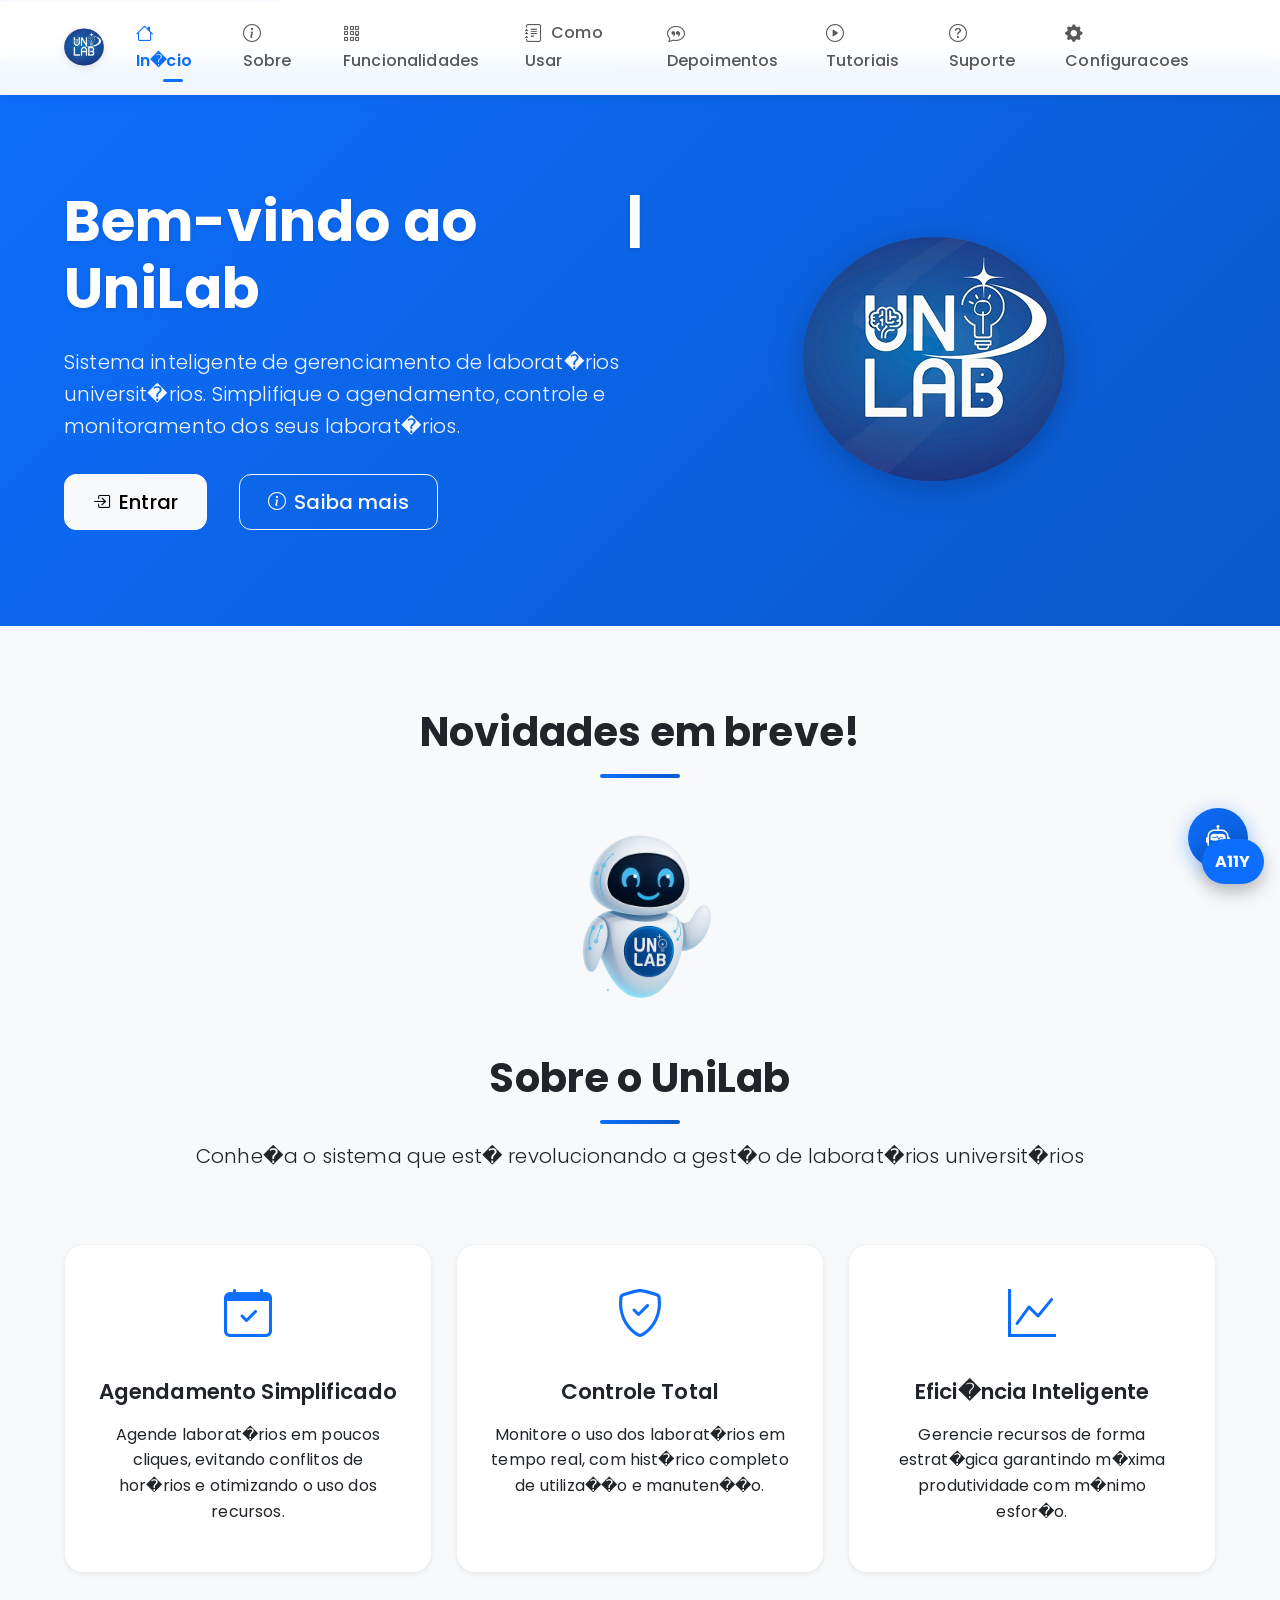
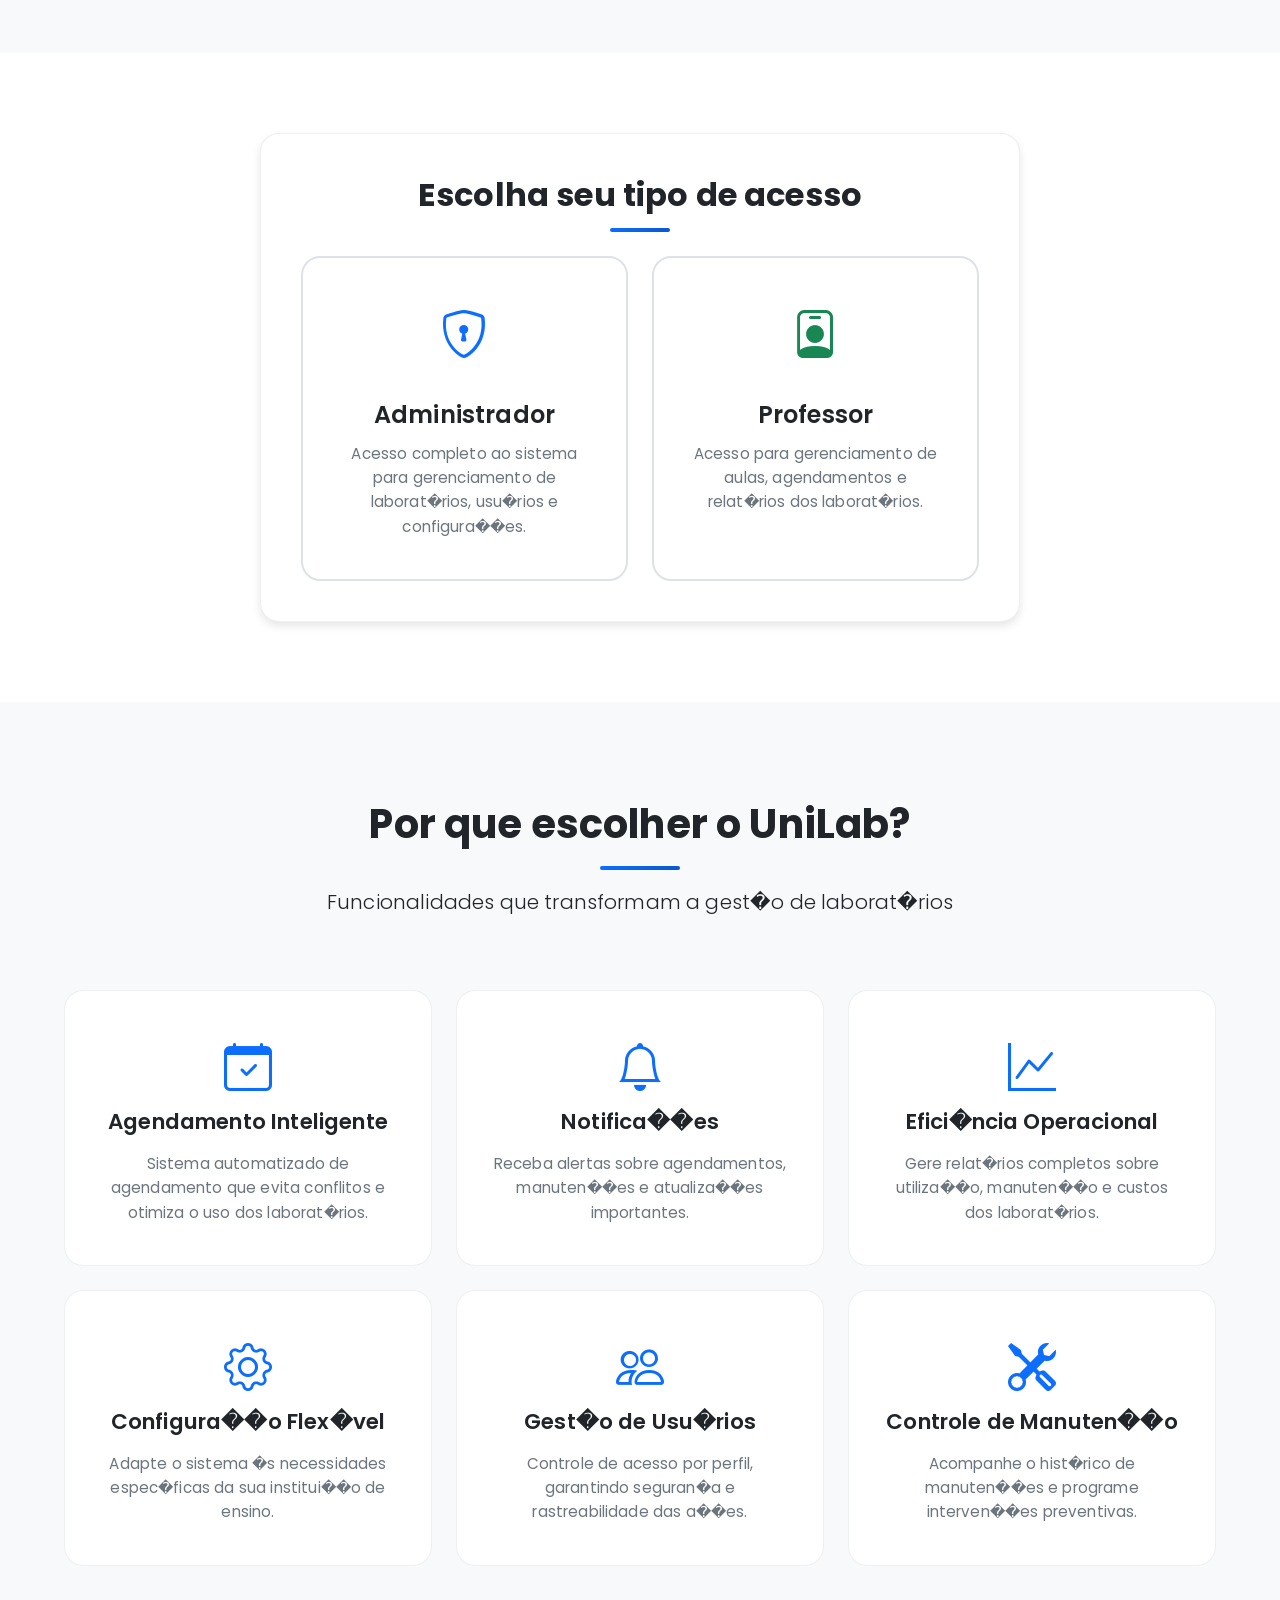
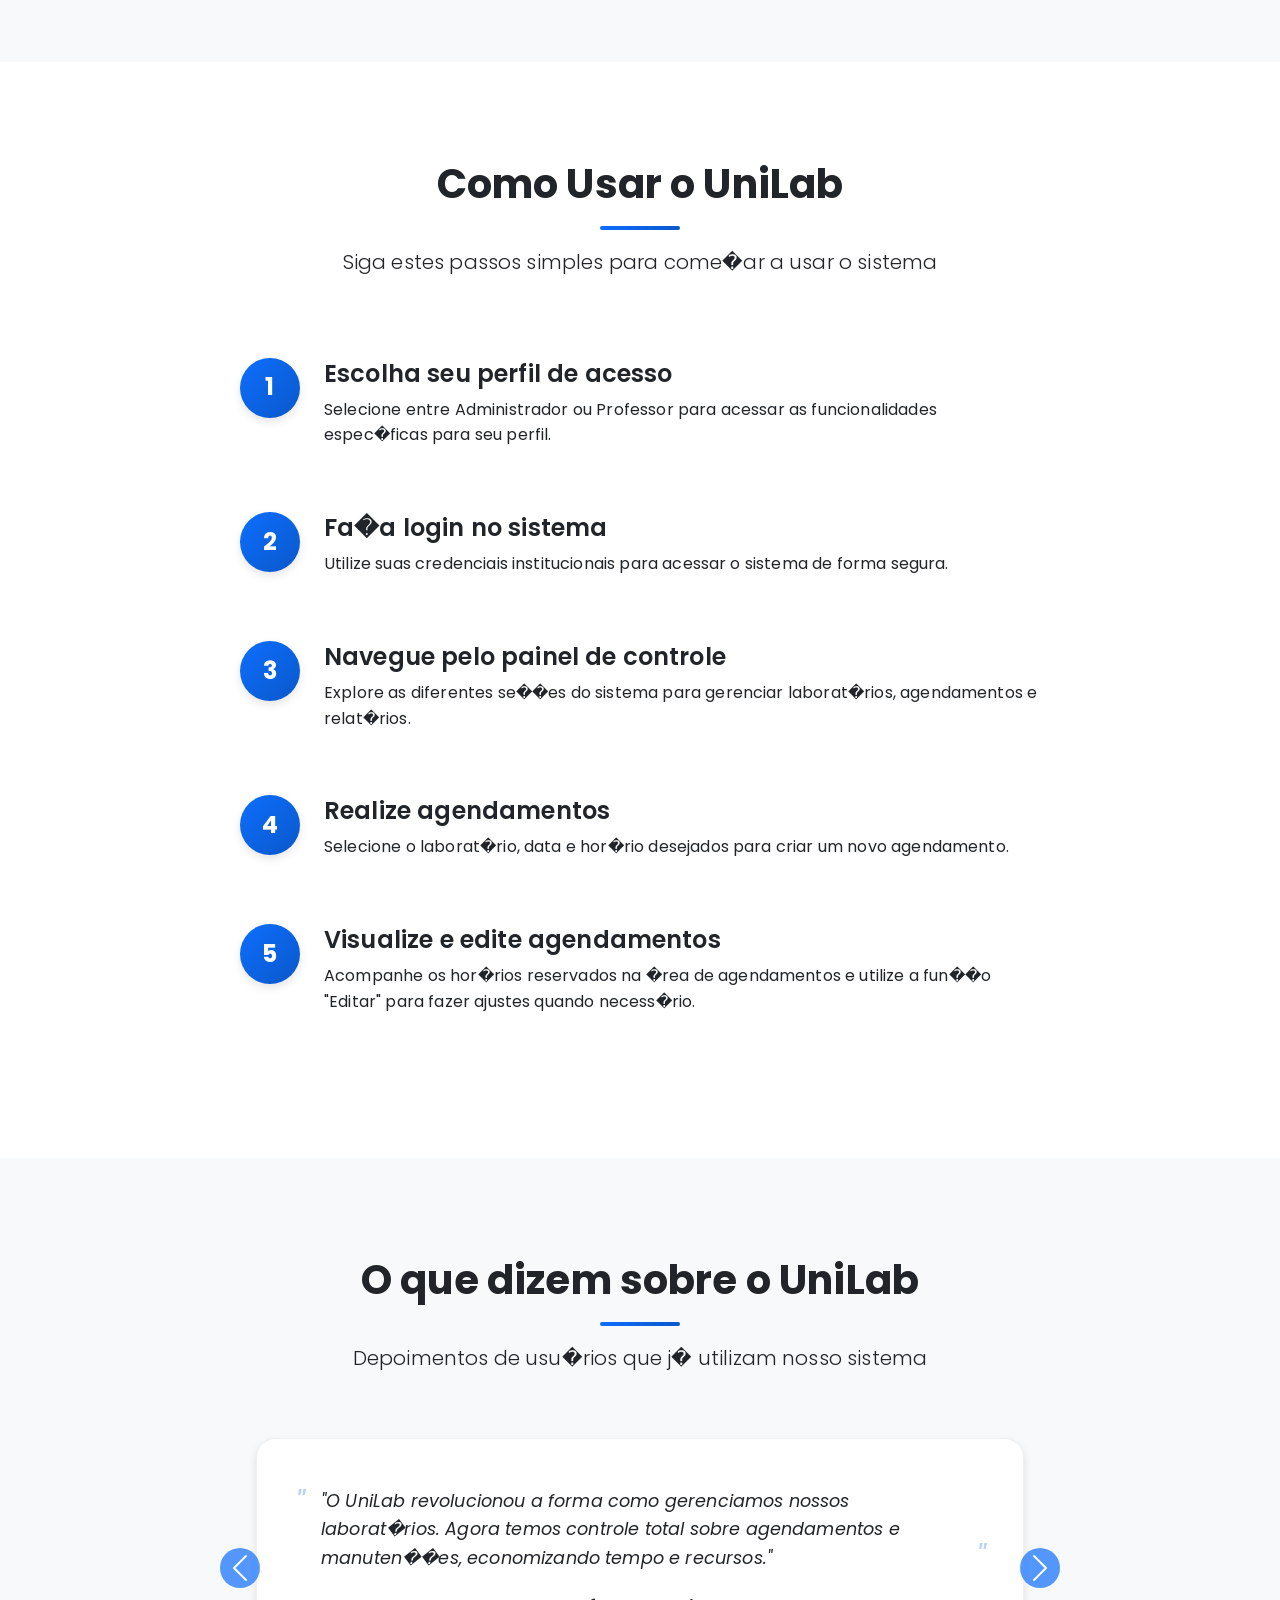
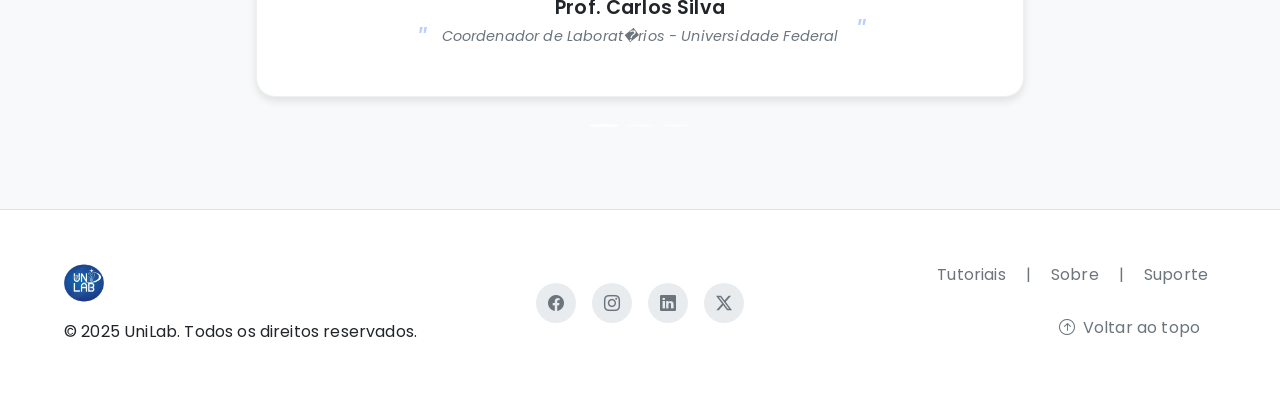
==== commit 989b6a37: "Add files via upload" ====
--- a/administradorGerenciarLaboratorios.html
+++ b/administradorGerenciarLaboratorios.html
@@ -1,5 +1,5 @@
-﻿<!-- Código desenvolvido por Rafael V. Gogge -->
-<!-- Direitos reservados Unilab © 2025 -->
+<!-- C�digo desenvolvido por Rafael V. Gogge -->
+<!-- Direitos reservados Unilab � 2025 -->
 <!-- GitHub: https://github.com/RafaelGogge -->
 <!DOCTYPE html>
 <html lang="pt-BR">
@@ -7,10 +7,10 @@
 <head>
     <meta charset="UTF-8">
     <meta name="viewport" content="width=device-width, initial-scale=1.0">
-    <meta name="description" content="Gerenciamento de Laboratórios - UniLab">
+    <meta name="description" content="Gerenciamento de Laborat�rios - UniLab">
     <meta name="author" content="Rafael V. Gogge">
-    <meta name="copyright" content="© 2025 Rafael V. Gogge">
-    <title>UniLab - Gerenciar Laboratórios</title>
+    <meta name="copyright" content="� 2025 Rafael V. Gogge">
+    <title>UniLab - Gerenciar Laborat�rios</title>
     <!-- Bootstrap CSS -->
     <link href="https://cdn.jsdelivr.net/npm/bootstrap@5.3.0/dist/css/bootstrap.min.css" rel="stylesheet">
     <!-- Bootstrap Icons -->
@@ -40,11 +40,12 @@
             });
         })();
     </script>
+    <link rel="stylesheet" href="css/globalSettings.css">
 </head>
 
 <body class="d-flex flex-column min-vh-100">
     <!-- Skip link para acessibilidade -->
-    <a href="#main-content" class="skip-link">Pular para o conteúdo principal</a>
+    <a href="#main-content" class="skip-link">Pular para o conte�do principal</a>
 
     <!-- Navbar -->
     <header class="navbar navbar-expand-lg navbar-dark fixed-top transition-all duration-300" id="navbar">
@@ -60,7 +61,7 @@
                 <ul class="navbar-nav me-auto">
                     <li class="nav-item">
                         <a class="nav-link" href="sejaBemVindo.html">
-                            <i class="bi bi-house-door me-1"></i>Início
+                            <i class="bi bi-house-door me-1"></i>In�cio
                         </a>
                     </li>
                     <li class="nav-item">
@@ -70,25 +71,25 @@
                     </li>
                     <li class="nav-item">
                         <a class="nav-link" href="historicoAgendamentos.html">
-                            <i class="bi bi-clock-history me-1"></i>Histórico
+                            <i class="bi bi-clock-history me-1"></i>Hist�rico
                         </a>
                     </li>
                 </ul>
                 <div class="d-flex align-items-center">
-                    <!-- Notificações -->
+                    <!-- Notifica��es -->
                     <div class="notification-bell me-3" data-bs-toggle="modal" data-bs-target="#notificationModal">
                         <i class="bi bi-bell-fill fs-5 text-white hover:text-accent transition-colors duration-300"></i>
                         <span class="notification-badge">3</span>
                     </div>
 
-                    <!-- Dropdown do Usuário -->
+                    <!-- Dropdown do Usu�rio -->
                     <div class="dropdown">
                         <a class="nav-link dropdown-toggle d-flex align-items-center" href="#" id="userDropdown"
                             role="button" data-bs-toggle="dropdown" aria-expanded="false">
                             <div class="avatar-circle me-2">
                                 <i class="bi bi-person-fill"></i>
                             </div>
-                            <span class="user-name">Usuário</span>
+                            <span class="user-name">Usu�rio</span>
                         </a>
                         <ul class="dropdown-menu dropdown-menu-end" aria-labelledby="userDropdown">
                             <li>
@@ -98,7 +99,7 @@
                             </li>
                             <li>
                                 <a class="dropdown-item" href="#" onclick="openConfigModal()">
-                                    <i class="bi bi-gear-fill"></i>Configurações
+                                    <i class="bi bi-gear-fill"></i>Configura��es
                                 </a>
                             </li>
                             <li>
@@ -116,25 +117,25 @@
         </div>
     </header>
 
-    <!-- Conteúdo Principal -->
+    <!-- Conte�do Principal -->
     <main id="main-content" class="container py-5">
-        <!-- Cabeçalho da Página -->
+        <!-- Cabe�alho da P�gina -->
         <div class="page-header d-flex justify-content-between align-items-center mb-4">
             <div>
-                <h1><i class="bi bi-building"></i> Gerenciar Laboratórios</h1>
-                <p class="lead">Gerencie os laboratórios disponíveis no sistema</p>
+                <h1><i class="bi bi-building"></i> Gerenciar Laborat�rios</h1>
+                <p class="lead">Gerencie os laborat�rios dispon�veis no sistema</p>
             </div>
             <div>
                 <a href="sejaBemVindo.html" class="btn btn-secondary me-2">
                     <i class="bi bi-arrow-left"></i> Voltar
                 </a>
                 <button class="btn btn-primary" id="btnNovoLaboratorio">
-                    <i class="bi bi-plus-circle"></i> Novo Laboratório
+                    <i class="bi bi-plus-circle"></i> Novo Laborat�rio
                 </button>
             </div>
         </div>
 
-        <!-- Estatísticas -->
+        <!-- Estat�sticas -->
         <div class="row mb-4">
             <div class="col-md-3">
                 <div class="stat-card">
@@ -143,7 +144,7 @@
                     </div>
                     <div class="stat-content">
                         <h3 id="totalLaboratorios">0</h3>
-                        <p>Total de Laboratórios</p>
+                        <p>Total de Laborat�rios</p>
                     </div>
                 </div>
             </div>
@@ -154,7 +155,7 @@
                     </div>
                     <div class="stat-content">
                         <h3 id="laboratoriosAtivos">0</h3>
-                        <p>Laboratórios Ativos</p>
+                        <p>Laborat�rios Ativos</p>
                     </div>
                 </div>
             </div>
@@ -165,7 +166,7 @@
                     </div>
                     <div class="stat-content">
                         <h3 id="laboratoriosInativos">0</h3>
-                        <p>Laboratórios Inativos</p>
+                        <p>Laborat�rios Inativos</p>
                     </div>
                 </div>
             </div>
@@ -192,7 +193,7 @@
                                 <div class="input-group">
                                     <span class="input-group-text"><i class="bi bi-search"></i></span>
                                     <input type="text" class="form-control" id="searchInput"
-                                        placeholder="Buscar por nome ou localização">
+                                        placeholder="Buscar por nome ou localiza��o">
                                 </div>
                             </div>
                             <div class="col-md-3">
@@ -205,9 +206,9 @@
                             <div class="col-md-3">
                                 <select class="form-select" id="tipoFilter">
                                     <option value="">Todos os Tipos</option>
-                                    <option value="computacao">Computação</option>
-                                    <option value="fisica">Física</option>
-                                    <option value="quimica">Química</option>
+                                    <option value="computacao">Computa��o</option>
+                                    <option value="fisica">F�sica</option>
+                                    <option value="quimica">Qu�mica</option>
                                     <option value="biologia">Biologia</option>
                                     <option value="outro">Outro</option>
                                 </select>
@@ -230,34 +231,34 @@
             </div>
         </div>
 
-        <!-- Lista de Laboratórios -->
+        <!-- Lista de Laborat�rios -->
         <div class="card">
             <div class="card-body">
                 <div class="d-flex justify-content-between align-items-center mb-3">
-                    <h5 class="card-title">Lista de Laboratórios</h5>
+                    <h5 class="card-title">Lista de Laborat�rios</h5>
                 </div>
                 <div class="table-responsive">
                     <table class="table" id="laboratoriosTable">
                         <thead>
                             <tr>
                                 <th>Nome</th>
-                                <th>Localização</th>
+                                <th>Localiza��o</th>
                                 <th>Tipo</th>
                                 <th>Capacidade</th>
                                 <th>Status</th>
-                                <th>Ações</th>
+                                <th>A��es</th>
                             </tr>
                         </thead>
                         <tbody>
-                            <!-- Dados serão inseridos via JavaScript -->
+                            <!-- Dados ser�o inseridos via JavaScript -->
                         </tbody>
                     </table>
                 </div>
             </div>
         </div>
 
-        <!-- Paginação -->
-        <nav aria-label="Navegação de páginas" class="mt-4">
+        <!-- Pagina��o -->
+        <nav aria-label="Navega��o de p�ginas" class="mt-4">
             <ul class="pagination justify-content-center">
                 <li class="page-item disabled">
                     <a class="page-link" href="#" tabindex="-1">Anterior</a>
@@ -266,23 +267,23 @@
                 <li class="page-item"><a class="page-link" href="#">2</a></li>
                 <li class="page-item"><a class="page-link" href="#">3</a></li>
                 <li class="page-item">
-                    <a class="page-link" href="#">Próximo</a>
+                    <a class="page-link" href="#">Pr�ximo</a>
                 </li>
             </ul>
         </nav>
     </main>
 
-    <!-- Modal de Notificações -->
+    <!-- Modal de Notifica��es -->
     <div class="modal fade" id="notificationModal" tabindex="-1">
         <div class="modal-dialog modal-dialog-centered">
             <div class="modal-content">
                 <div class="modal-header">
-                    <h5 class="modal-title"><i class="bi bi-bell"></i> Notificações</h5>
+                    <h5 class="modal-title"><i class="bi bi-bell"></i> Notifica��es</h5>
                     <button type="button" class="btn-close" data-bs-dismiss="modal"></button>
                 </div>
                 <div class="modal-body">
                     <div class="notification-list">
-                        <!-- Notificações serão inseridas via JavaScript -->
+                        <!-- Notifica��es ser�o inseridas via JavaScript -->
                     </div>
                 </div>
                 <div class="modal-footer">
@@ -292,42 +293,42 @@
         </div>
     </div>
 
-    <!-- Modal de Novo/Editar Laboratório -->
+    <!-- Modal de Novo/Editar Laborat�rio -->
     <div class="modal fade" id="laboratorioModal" tabindex="-1">
         <div class="modal-dialog">
             <div class="modal-content">
                 <div class="modal-header">
-                    <h5 class="modal-title" id="modalTitle">Novo Laboratório</h5>
+                    <h5 class="modal-title" id="modalTitle">Novo Laborat�rio</h5>
                     <button type="button" class="btn-close" data-bs-dismiss="modal"></button>
                 </div>
                 <div class="modal-body">
                     <form id="laboratorioForm">
                         <div class="mb-3">
-                            <label for="nome" class="form-label">Nome do Laboratório</label>
+                            <label for="nome" class="form-label">Nome do Laborat�rio</label>
                             <input type="text" class="form-control" id="nome" name="nome" required>
                         </div>
                         <div class="mb-3">
-                            <label for="localizacao" class="form-label">Localização</label>
+                            <label for="localizacao" class="form-label">Localiza��o</label>
                             <input type="text" class="form-control" id="localizacao" name="localizacao" required>
                         </div>
                         <div class="mb-3">
                             <label for="tipo" class="form-label">Tipo</label>
                             <select class="form-select" id="tipo" name="tipo" required>
                                 <option value="">Selecione um tipo</option>
-                                <option value="computacao">Computação</option>
-                                <option value="fisica">Física</option>
-                                <option value="quimica">Química</option>
+                                <option value="computacao">Computa��o</option>
+                                <option value="fisica">F�sica</option>
+                                <option value="quimica">Qu�mica</option>
                                 <option value="biologia">Biologia</option>
                                 <option value="outro">Outro</option>
                             </select>
                         </div>
                         <div class="mb-3">
-                            <label for="capacidade" class="form-label">Capacidade (número de alunos)</label>
+                            <label for="capacidade" class="form-label">Capacidade (n�mero de alunos)</label>
                             <input type="number" class="form-control" id="capacidade" name="capacidade" min="1"
                                 required>
                         </div>
                         <div class="mb-3">
-                            <label for="ferramentas" class="form-label">Ferramentas Disponíveis</label>
+                            <label for="ferramentas" class="form-label">Ferramentas Dispon�veis</label>
                             <div class="ferramentas-container">
                                 <div class="input-group mb-2">
                                     <input type="text" class="form-control" placeholder="Digite uma ferramenta">
@@ -336,7 +337,7 @@
                                     </button>
                                 </div>
                                 <div id="listaFerramentas" class="mt-2">
-                                    <!-- As ferramentas serão adicionadas aqui -->
+                                    <!-- As ferramentas ser�o adicionadas aqui -->
                                 </div>
                                 <input type="hidden" id="ferramentas" name="ferramentas">
                             </div>
@@ -372,13 +373,13 @@
         </div>
     </footer>
 
-    <!-- Toast para notificações -->
+    <!-- Toast para notifica��es -->
     <div class="position-fixed bottom-0 end-0 p-3" style="z-index: 11">
         <div id="notification" class="toast align-items-center text-white bg-primary border-0" role="alert"
             aria-live="assertive" aria-atomic="true">
             <div class="d-flex">
                 <div class="toast-body" id="notificationBody">
-                    Notificação
+                    Notifica��o
                 </div>
                 <button type="button" class="btn-close btn-close-white me-2 m-auto" data-bs-dismiss="toast"
                     aria-label="Fechar"></button>
@@ -390,6 +391,7 @@
     <script src="https://cdn.jsdelivr.net/npm/bootstrap@5.3.0/dist/js/bootstrap.bundle.min.js"></script>
     <!-- Custom JavaScript -->
     <script src="js/administradorGerenciarLaboratorios.js" defer></script>
+    <script src="js/globalSettings.js" defer></script>
 </body>
 
 </html>
--- a/css/globalSettings.css
+++ b/css/globalSettings.css
@@ -0,0 +1,202 @@
+@charset "UTF-8";
+/* Configuracoes globais e acessibilidade - UniLab */
+
+:root {
+    --unilab-font-scale: 1;
+}
+
+html {
+    font-size: calc(16px * var(--unilab-font-scale));
+}
+
+.global-skip-link {
+    position: fixed;
+    top: -48px;
+    left: 1rem;
+    z-index: 12000;
+    padding: 0.55rem 0.75rem;
+    background: #111827;
+    color: #ffffff;
+    border-radius: 0.5rem;
+    text-decoration: none;
+    transition: top 0.2s ease;
+}
+
+.global-skip-link:focus {
+    top: 1rem;
+}
+
+.a11y-widget {
+    position: fixed;
+    right: 1rem;
+    bottom: 1rem;
+    z-index: 11000;
+    font-family: 'Poppins', sans-serif;
+}
+
+.a11y-fab {
+    border: none;
+    border-radius: 999px;
+    padding: 0.6rem 0.85rem;
+    background: #0d6efd;
+    color: #ffffff;
+    font-weight: 700;
+    cursor: pointer;
+    box-shadow: 0 8px 18px rgba(0, 0, 0, 0.26);
+}
+
+.a11y-fab:focus-visible,
+.a11y-panel button:focus-visible,
+.global-skip-link:focus-visible {
+    outline: 3px solid #ffbf00;
+    outline-offset: 2px;
+}
+
+.a11y-panel {
+    width: 220px;
+    margin-bottom: 0.65rem;
+    border-radius: 0.8rem;
+    background: rgba(17, 24, 39, 0.95);
+    color: #f9fafb;
+    padding: 0.8rem;
+    box-shadow: 0 10px 24px rgba(0, 0, 0, 0.3);
+}
+
+.a11y-panel h2 {
+    font-size: 0.95rem;
+    margin: 0 0 0.7rem 0;
+}
+
+.a11y-panel p {
+    font-size: 0.74rem;
+    margin: 0.5rem 0 0 0;
+    opacity: 0.9;
+}
+
+.a11y-row {
+    display: flex;
+    gap: 0.45rem;
+    margin-bottom: 0.45rem;
+}
+
+.a11y-row:last-child {
+    margin-bottom: 0;
+}
+
+.a11y-panel button {
+    flex: 1;
+    border: 1px solid rgba(255, 255, 255, 0.2);
+    background: rgba(255, 255, 255, 0.06);
+    color: #f9fafb;
+    padding: 0.43rem 0.35rem;
+    border-radius: 0.45rem;
+    font-size: 0.78rem;
+    cursor: pointer;
+}
+
+body.readable-font-mode {
+    font-family: Verdana, Tahoma, Arial, sans-serif !important;
+}
+
+body.high-contrast-mode {
+    filter: contrast(1.15);
+}
+
+body.reduce-motion-mode *,
+body.reduce-motion-mode *::before,
+body.reduce-motion-mode *::after {
+    animation-duration: 0.01ms !important;
+    animation-iteration-count: 1 !important;
+    transition-duration: 0.01ms !important;
+    scroll-behavior: auto !important;
+}
+
+/* Modal global de configuracoes */
+#configModal .modal-content {
+    border: none;
+    border-radius: 1rem;
+    overflow: hidden;
+}
+
+#configModal .modal-body {
+    max-height: 70vh;
+    overflow-y: auto;
+}
+
+.config-modal-body {
+    max-height: 70vh;
+    overflow-y: auto;
+}
+
+.config-section {
+    background: rgba(255, 255, 255, 0.06);
+    border: 1px solid rgba(255, 255, 255, 0.12);
+    border-radius: 0.75rem;
+    padding: 1rem;
+}
+
+.config-section-title {
+    display: flex;
+    align-items: center;
+    gap: 0.5rem;
+    margin-bottom: 1rem;
+    font-size: 1rem;
+    font-weight: 600;
+}
+
+.config-switch {
+    margin-bottom: 0.85rem;
+}
+
+#configModal .form-control,
+#configModal .form-select {
+    background-color: rgba(255, 255, 255, 0.08);
+    border: 1px solid rgba(255, 255, 255, 0.2);
+    color: inherit;
+}
+
+#configModal .form-control:focus,
+#configModal .form-select:focus {
+    border-color: #0d6efd;
+    box-shadow: 0 0 0 0.2rem rgba(13, 110, 253, 0.25);
+}
+
+#configModal .form-control::placeholder {
+    color: rgba(255, 255, 255, 0.55);
+}
+
+#configModal .form-select option {
+    color: #111827;
+}
+
+body.light-mode #configModal .form-control,
+body.light-mode #configModal .form-select {
+    background-color: rgba(255, 255, 255, 0.95);
+    color: #111827;
+}
+
+body.light-mode .config-section {
+    background: rgba(255, 255, 255, 0.7);
+    border-color: rgba(17, 24, 39, 0.08);
+}
+
+body.light-mode .config-section-title,
+body.light-mode #configModal .form-label,
+body.light-mode #configModal .form-check-label {
+    color: #111827;
+}
+
+body.high-contrast-mode #configModal .modal-content {
+    border: 2px solid #ffbf00;
+}
+
+@media (max-width: 767.98px) {
+    .a11y-widget {
+        right: 0.65rem;
+        bottom: 0.65rem;
+    }
+
+    .a11y-panel {
+        width: 205px;
+    }
+}
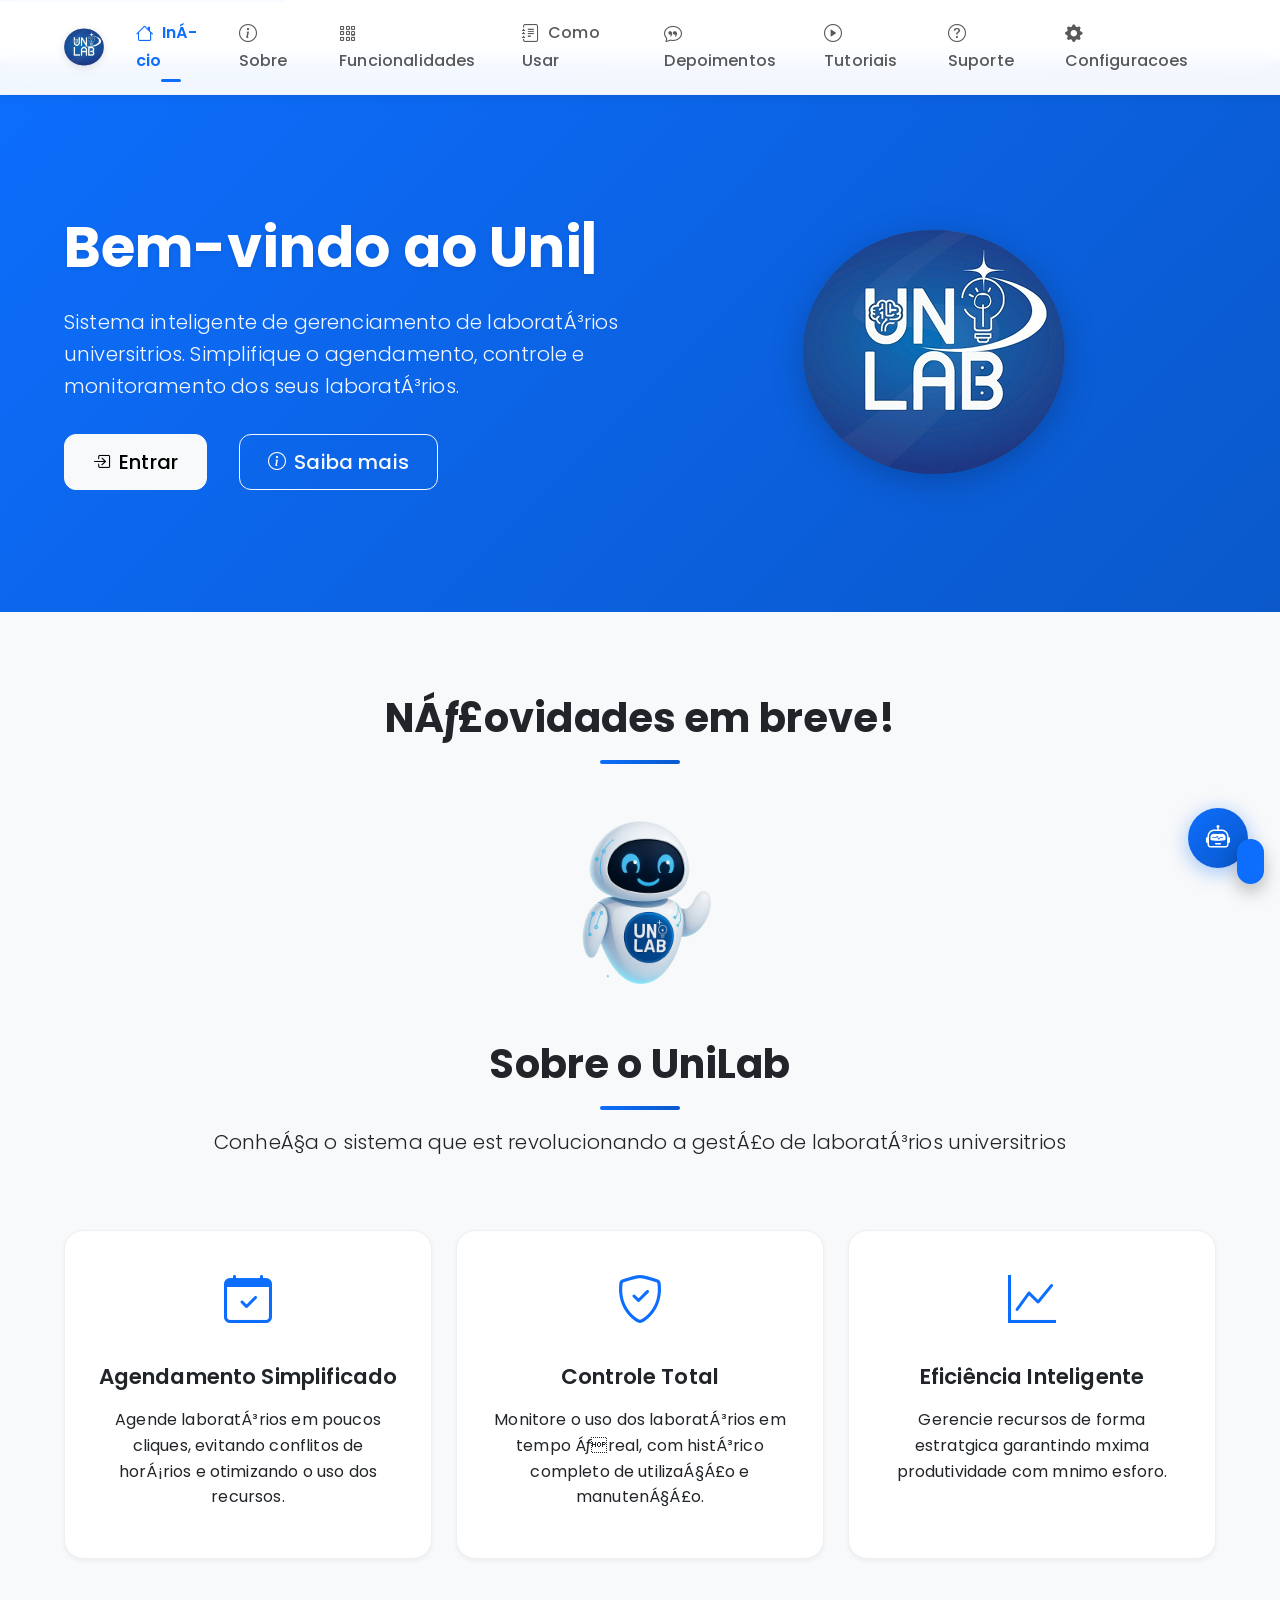
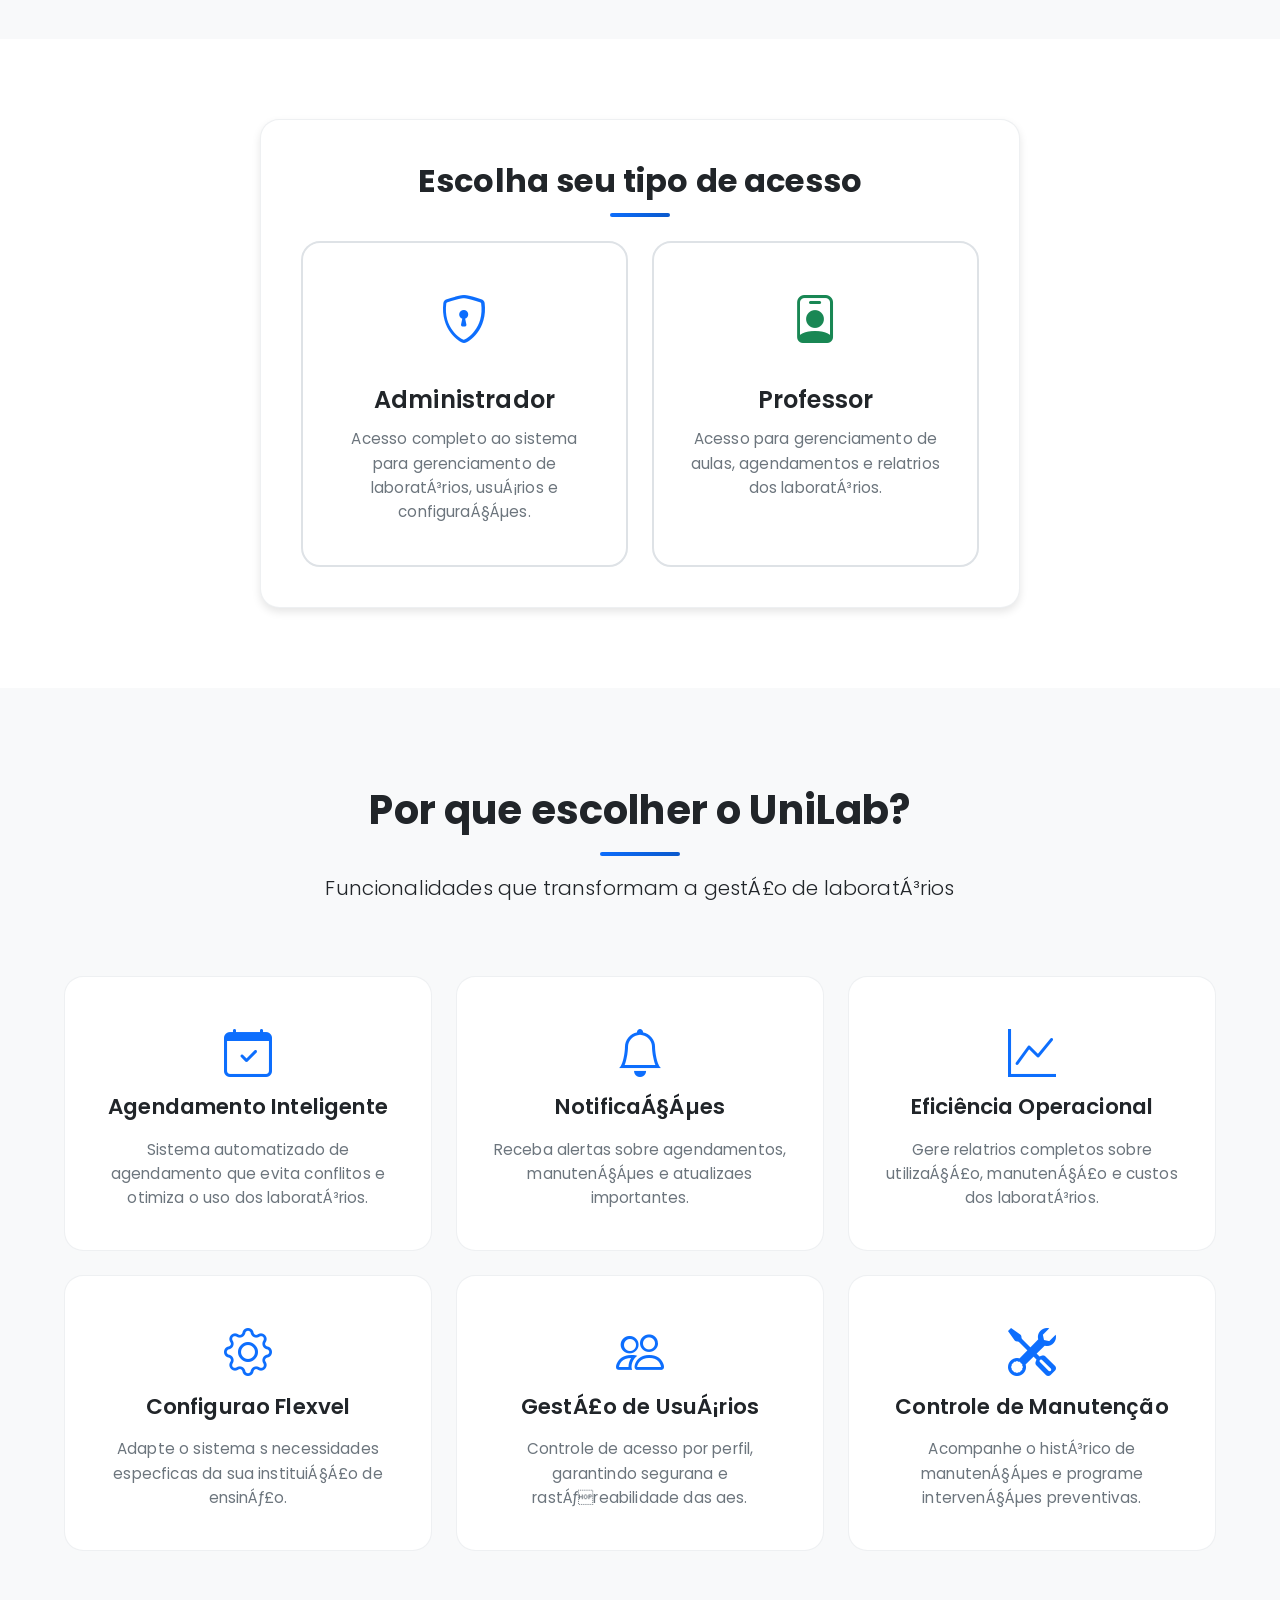
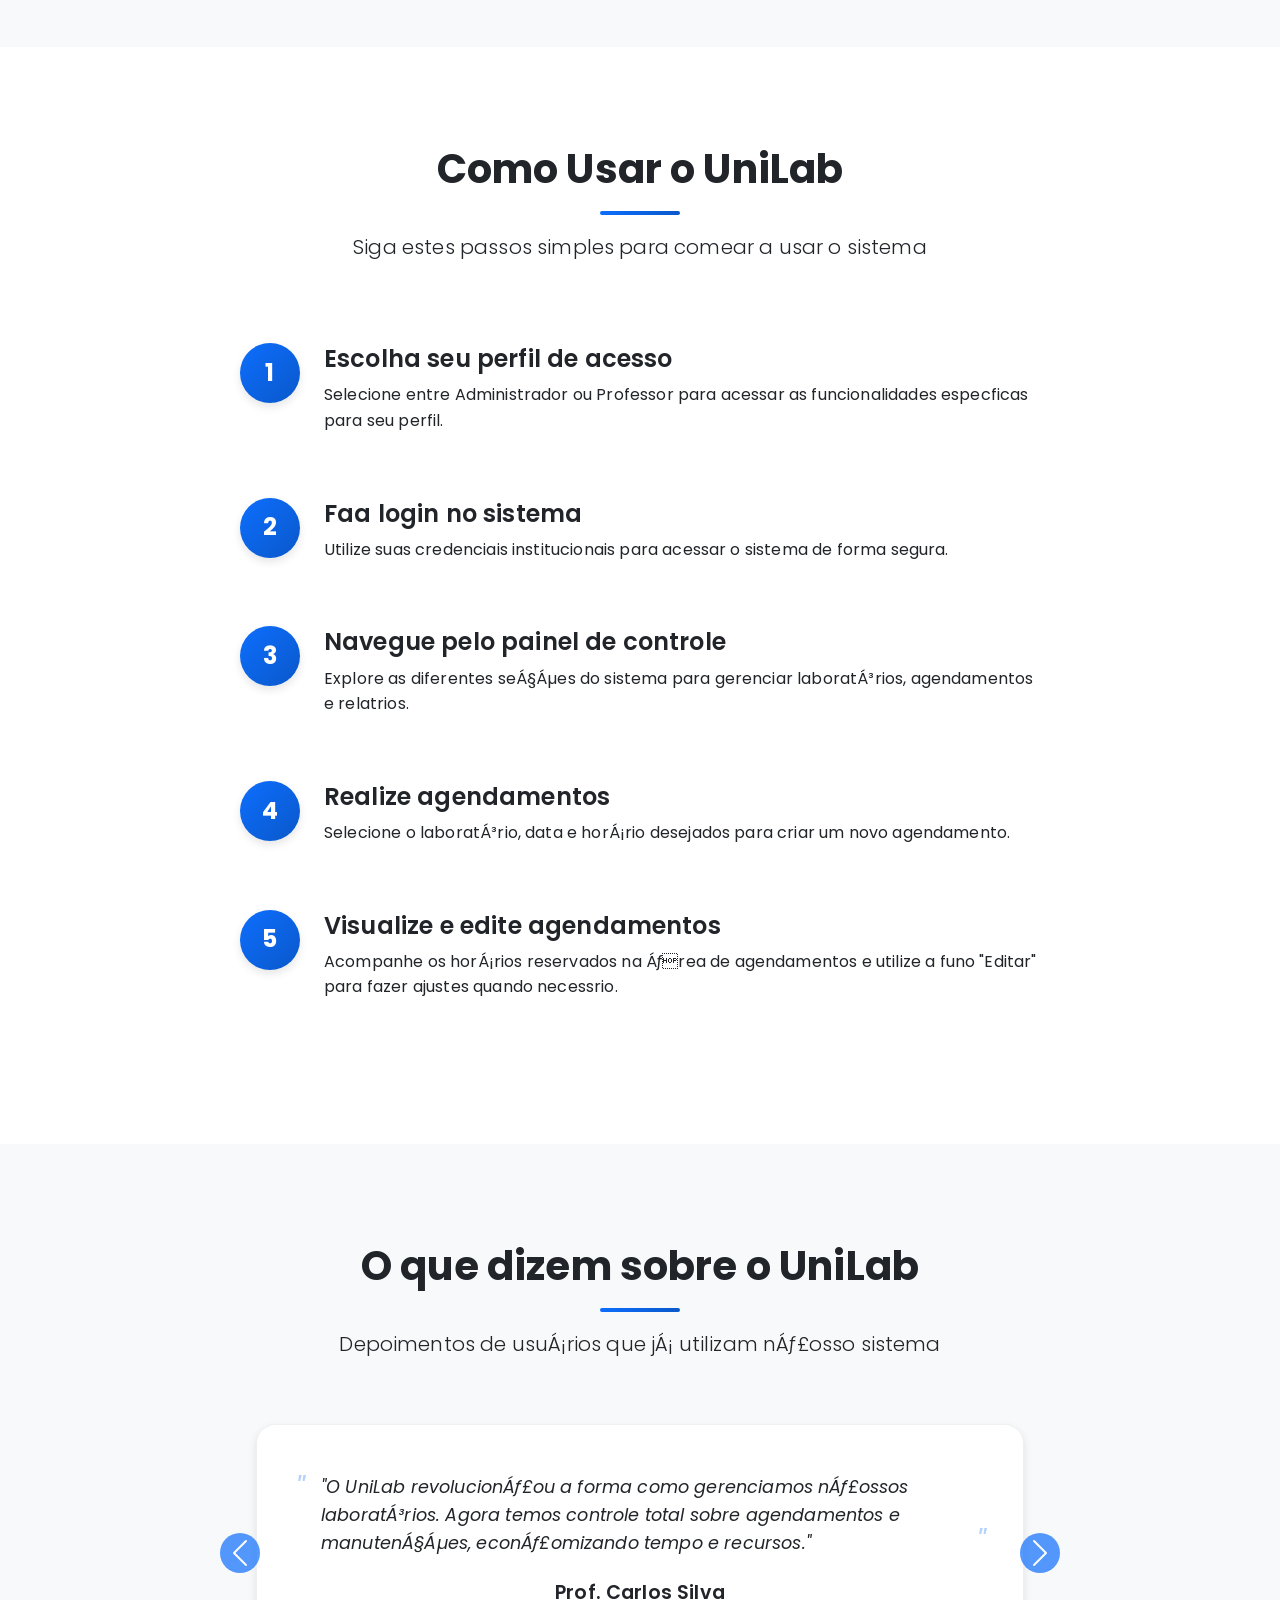
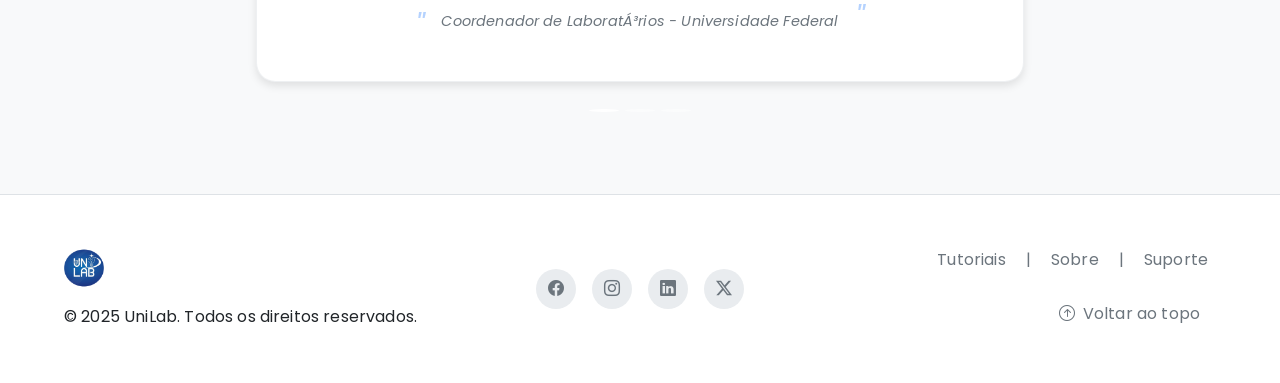
==== commit 88640c84: "Add files via upload" ====
--- a/administradorGerenciarLaboratorios.html
+++ b/administradorGerenciarLaboratorios.html
@@ -1,5 +1,5 @@
-<!-- C�digo desenvolvido por Rafael V. Gogge -->
-<!-- Direitos reservados Unilab � 2025 -->
+﻿<!-- CÁ³digo desenvolvido por Rafael V. Gogge -->
+<!-- Direitos reservados Unilab  2025 -->
 <!-- GitHub: https://github.com/RafaelGogge -->
 <!DOCTYPE html>
 <html lang="pt-BR">
@@ -7,10 +7,10 @@
 <head>
     <meta charset="UTF-8">
     <meta name="viewport" content="width=device-width, initial-scale=1.0">
-    <meta name="description" content="Gerenciamento de Laborat�rios - UniLab">
+    <meta name="description" content="Gerenciamento de LaboratÁ³rios - UniLab">
     <meta name="author" content="Rafael V. Gogge">
-    <meta name="copyright" content="� 2025 Rafael V. Gogge">
-    <title>UniLab - Gerenciar Laborat�rios</title>
+    <meta name="copyright" content=" 2025 Rafael V. Gogge">
+    <title>UniLab - Gerenciar LaboratÁ³rios</title>
     <!-- Bootstrap CSS -->
     <link href="https://cdn.jsdelivr.net/npm/bootstrap@5.3.0/dist/css/bootstrap.min.css" rel="stylesheet">
     <!-- Bootstrap Icons -->
@@ -45,7 +45,7 @@
 
 <body class="d-flex flex-column min-vh-100">
     <!-- Skip link para acessibilidade -->
-    <a href="#main-content" class="skip-link">Pular para o conte�do principal</a>
+    <a href="#main-content" class="skip-link">Pular para o conteÁºdo principal</a>
 
     <!-- Navbar -->
     <header class="navbar navbar-expand-lg navbar-dark fixed-top transition-all duration-300" id="navbar">
@@ -61,7 +61,7 @@
                 <ul class="navbar-nav me-auto">
                     <li class="nav-item">
                         <a class="nav-link" href="sejaBemVindo.html">
-                            <i class="bi bi-house-door me-1"></i>In�cio
+                            <i class="bi bi-house-door me-1"></i>InÁ­cio
                         </a>
                     </li>
                     <li class="nav-item">
@@ -71,25 +71,26 @@
                     </li>
                     <li class="nav-item">
                         <a class="nav-link" href="historicoAgendamentos.html">
-                            <i class="bi bi-clock-history me-1"></i>Hist�rico
+                            <i class="bi bi-clock-history me-1"></i>HistÁ³rico
                         </a>
                     </li>
                 </ul>
                 <div class="d-flex align-items-center">
-                    <!-- Notifica��es -->
-                    <div class="notification-bell me-3" data-bs-toggle="modal" data-bs-target="#notificationModal">
+                    <!-- NotificaÁ§Áµes -->
+                    <div class="nÁƒ£otification-bell me-3" data-bs-toggle="modal"
+                        data-bs-target="#nÁƒ£otificationModal">
                         <i class="bi bi-bell-fill fs-5 text-white hover:text-accent transition-colors duration-300"></i>
-                        <span class="notification-badge">3</span>
-                    </div>
-
-                    <!-- Dropdown do Usu�rio -->
+                        <span class="nÁƒ£otification-badge">3</span>
+                    </div>
+
+                    <!-- Dropdown do UsuÁ¡rio -->
                     <div class="dropdown">
                         <a class="nav-link dropdown-toggle d-flex align-items-center" href="#" id="userDropdown"
                             role="button" data-bs-toggle="dropdown" aria-expanded="false">
                             <div class="avatar-circle me-2">
                                 <i class="bi bi-person-fill"></i>
                             </div>
-                            <span class="user-name">Usu�rio</span>
+                            <span class="user-name">UsuÁ¡rio</span>
                         </a>
                         <ul class="dropdown-menu dropdown-menu-end" aria-labelledby="userDropdown">
                             <li>
@@ -99,7 +100,7 @@
                             </li>
                             <li>
                                 <a class="dropdown-item" href="#" onclick="openConfigModal()">
-                                    <i class="bi bi-gear-fill"></i>Configura��es
+                                    <i class="bi bi-gear-fill"></i>Configuraes
                                 </a>
                             </li>
                             <li>
@@ -117,25 +118,25 @@
         </div>
     </header>
 
-    <!-- Conte�do Principal -->
+    <!-- Conteúdo Principal -->
     <main id="main-content" class="container py-5">
-        <!-- Cabe�alho da P�gina -->
+        <!-- Cabealho da PÁ¡gina -->
         <div class="page-header d-flex justify-content-between align-items-center mb-4">
             <div>
-                <h1><i class="bi bi-building"></i> Gerenciar Laborat�rios</h1>
-                <p class="lead">Gerencie os laborat�rios dispon�veis no sistema</p>
+                <h1><i class="bi bi-building"></i> Gerenciar LaboratÁ³rios</h1>
+                <p class="lead">Gerencie os laboratÁ³rios disponveis no sistema</p>
             </div>
             <div>
                 <a href="sejaBemVindo.html" class="btn btn-secondary me-2">
                     <i class="bi bi-arrow-left"></i> Voltar
                 </a>
                 <button class="btn btn-primary" id="btnNovoLaboratorio">
-                    <i class="bi bi-plus-circle"></i> Novo Laborat�rio
+                    <i class="bi bi-plus-circle"></i> Novo LaboratÁ³rio
                 </button>
             </div>
         </div>
 
-        <!-- Estat�sticas -->
+        <!-- EstatÁ­sticas -->
         <div class="row mb-4">
             <div class="col-md-3">
                 <div class="stat-card">
@@ -144,7 +145,7 @@
                     </div>
                     <div class="stat-content">
                         <h3 id="totalLaboratorios">0</h3>
-                        <p>Total de Laborat�rios</p>
+                        <p>Total de LaboratÁ³rios</p>
                     </div>
                 </div>
             </div>
@@ -155,7 +156,7 @@
                     </div>
                     <div class="stat-content">
                         <h3 id="laboratoriosAtivos">0</h3>
-                        <p>Laborat�rios Ativos</p>
+                        <p>LaboratÁ³rios Ativos</p>
                     </div>
                 </div>
             </div>
@@ -166,7 +167,7 @@
                     </div>
                     <div class="stat-content">
                         <h3 id="laboratoriosInativos">0</h3>
-                        <p>Laborat�rios Inativos</p>
+                        <p>LaboratÁ³rios Inativos</p>
                     </div>
                 </div>
             </div>
@@ -193,7 +194,7 @@
                                 <div class="input-group">
                                     <span class="input-group-text"><i class="bi bi-search"></i></span>
                                     <input type="text" class="form-control" id="searchInput"
-                                        placeholder="Buscar por nome ou localiza��o">
+                                        placeholder="Buscar por nome ou localizao">
                                 </div>
                             </div>
                             <div class="col-md-3">
@@ -206,9 +207,9 @@
                             <div class="col-md-3">
                                 <select class="form-select" id="tipoFilter">
                                     <option value="">Todos os Tipos</option>
-                                    <option value="computacao">Computa��o</option>
-                                    <option value="fisica">F�sica</option>
-                                    <option value="quimica">Qu�mica</option>
+                                    <option value="computacao">Computao</option>
+                                    <option value="fisica">Fsica</option>
+                                    <option value="quimica">Qumica</option>
                                     <option value="biologia">Biologia</option>
                                     <option value="outro">Outro</option>
                                 </select>
@@ -231,34 +232,34 @@
             </div>
         </div>
 
-        <!-- Lista de Laborat�rios -->
+        <!-- Lista de LaboratÁ³rios -->
         <div class="card">
             <div class="card-body">
                 <div class="d-flex justify-content-between align-items-center mb-3">
-                    <h5 class="card-title">Lista de Laborat�rios</h5>
+                    <h5 class="card-title">Lista de LaboratÁ³rios</h5>
                 </div>
                 <div class="table-responsive">
                     <table class="table" id="laboratoriosTable">
                         <thead>
                             <tr>
-                                <th>Nome</th>
-                                <th>Localiza��o</th>
+                                <th>NÁƒ£ome</th>
+                                <th>Localizao</th>
                                 <th>Tipo</th>
                                 <th>Capacidade</th>
                                 <th>Status</th>
-                                <th>A��es</th>
+                                <th>AÁ§Áµes</th>
                             </tr>
                         </thead>
                         <tbody>
-                            <!-- Dados ser�o inseridos via JavaScript -->
+                            <!-- Dados sero inseridos via JavaScript -->
                         </tbody>
                     </table>
                 </div>
             </div>
         </div>
 
-        <!-- Pagina��o -->
-        <nav aria-label="Navega��o de p�ginas" class="mt-4">
+        <!-- PaginaÁ§Á£o -->
+        <nav aria-label="NavegaÁ§Á£o de páginas" class="mt-4">
             <ul class="pagination justify-content-center">
                 <li class="page-item disabled">
                     <a class="page-link" href="#" tabindex="-1">Anterior</a>
@@ -267,23 +268,23 @@
                 <li class="page-item"><a class="page-link" href="#">2</a></li>
                 <li class="page-item"><a class="page-link" href="#">3</a></li>
                 <li class="page-item">
-                    <a class="page-link" href="#">Pr�ximo</a>
+                    <a class="page-link" href="#">PrÁ³ximo</a>
                 </li>
             </ul>
         </nav>
     </main>
 
-    <!-- Modal de Notifica��es -->
-    <div class="modal fade" id="notificationModal" tabindex="-1">
+    <!-- Modal de NotificaÁ§Áµes -->
+    <div class="modal fade" id="nÁƒ£otificationModal" tabindex="-1">
         <div class="modal-dialog modal-dialog-centered">
             <div class="modal-content">
                 <div class="modal-header">
-                    <h5 class="modal-title"><i class="bi bi-bell"></i> Notifica��es</h5>
+                    <h5 class="modal-title"><i class="bi bi-bell"></i> NotificaÁ§Áµes</h5>
                     <button type="button" class="btn-close" data-bs-dismiss="modal"></button>
                 </div>
                 <div class="modal-body">
-                    <div class="notification-list">
-                        <!-- Notifica��es ser�o inseridas via JavaScript -->
+                    <div class="nÁƒ£otification-list">
+                        <!-- NotificaÁ§Áµes sero inseridas via JavaScript -->
                     </div>
                 </div>
                 <div class="modal-footer">
@@ -293,42 +294,42 @@
         </div>
     </div>
 
-    <!-- Modal de Novo/Editar Laborat�rio -->
+    <!-- Modal de Novo/Editar LaboratÁ³rio -->
     <div class="modal fade" id="laboratorioModal" tabindex="-1">
         <div class="modal-dialog">
             <div class="modal-content">
                 <div class="modal-header">
-                    <h5 class="modal-title" id="modalTitle">Novo Laborat�rio</h5>
+                    <h5 class="modal-title" id="modalTitle">Novo LaboratÁ³rio</h5>
                     <button type="button" class="btn-close" data-bs-dismiss="modal"></button>
                 </div>
                 <div class="modal-body">
                     <form id="laboratorioForm">
                         <div class="mb-3">
-                            <label for="nome" class="form-label">Nome do Laborat�rio</label>
+                            <label for="nome" class="form-label">NÁƒ£ome do LaboratÁ³rio</label>
                             <input type="text" class="form-control" id="nome" name="nome" required>
                         </div>
                         <div class="mb-3">
-                            <label for="localizacao" class="form-label">Localiza��o</label>
+                            <label for="localizacao" class="form-label">Localizao</label>
                             <input type="text" class="form-control" id="localizacao" name="localizacao" required>
                         </div>
                         <div class="mb-3">
                             <label for="tipo" class="form-label">Tipo</label>
                             <select class="form-select" id="tipo" name="tipo" required>
                                 <option value="">Selecione um tipo</option>
-                                <option value="computacao">Computa��o</option>
-                                <option value="fisica">F�sica</option>
-                                <option value="quimica">Qu�mica</option>
+                                <option value="computacao">Computao</option>
+                                <option value="fisica">Fsica</option>
+                                <option value="quimica">Qumica</option>
                                 <option value="biologia">Biologia</option>
                                 <option value="outro">Outro</option>
                             </select>
                         </div>
                         <div class="mb-3">
-                            <label for="capacidade" class="form-label">Capacidade (n�mero de alunos)</label>
+                            <label for="capacidade" class="form-label">Capacidade (nmero de alunos)</label>
                             <input type="number" class="form-control" id="capacidade" name="capacidade" min="1"
                                 required>
                         </div>
                         <div class="mb-3">
-                            <label for="ferramentas" class="form-label">Ferramentas Dispon�veis</label>
+                            <label for="ferramentas" class="form-label">Ferramentas Disponveis</label>
                             <div class="ferramentas-container">
                                 <div class="input-group mb-2">
                                     <input type="text" class="form-control" placeholder="Digite uma ferramenta">
@@ -337,7 +338,7 @@
                                     </button>
                                 </div>
                                 <div id="listaFerramentas" class="mt-2">
-                                    <!-- As ferramentas ser�o adicionadas aqui -->
+                                    <!-- As ferramentas sero adicionadas aqui -->
                                 </div>
                                 <input type="hidden" id="ferramentas" name="ferramentas">
                             </div>
@@ -373,13 +374,13 @@
         </div>
     </footer>
 
-    <!-- Toast para notifica��es -->
+    <!-- Toast para nÁƒ£otificaes -->
     <div class="position-fixed bottom-0 end-0 p-3" style="z-index: 11">
-        <div id="notification" class="toast align-items-center text-white bg-primary border-0" role="alert"
+        <div id="nÁƒ£otification" class="toast align-items-center text-white bg-primary border-0" role="alert"
             aria-live="assertive" aria-atomic="true">
             <div class="d-flex">
-                <div class="toast-body" id="notificationBody">
-                    Notifica��o
+                <div class="toast-body" id="nÁƒ£otificationBody">
+                    Notificao
                 </div>
                 <button type="button" class="btn-close btn-close-white me-2 m-auto" data-bs-dismiss="toast"
                     aria-label="Fechar"></button>
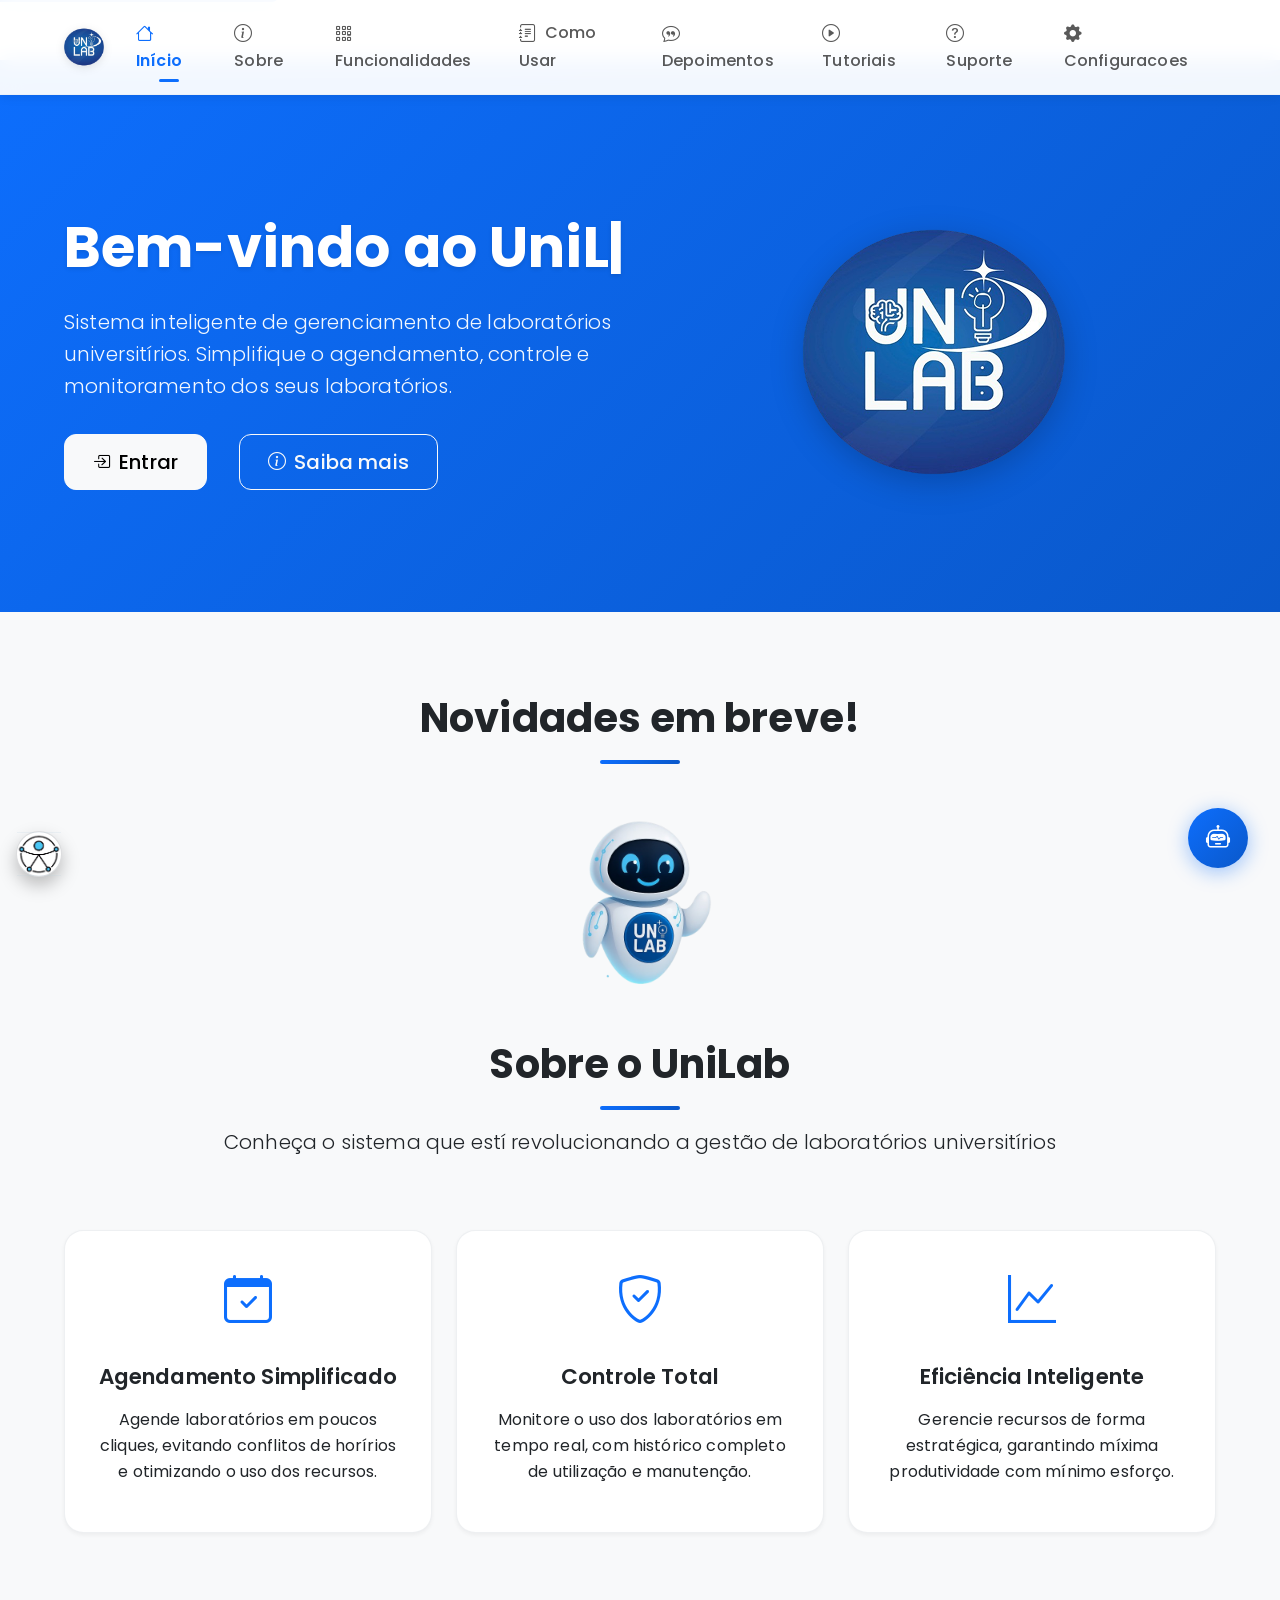
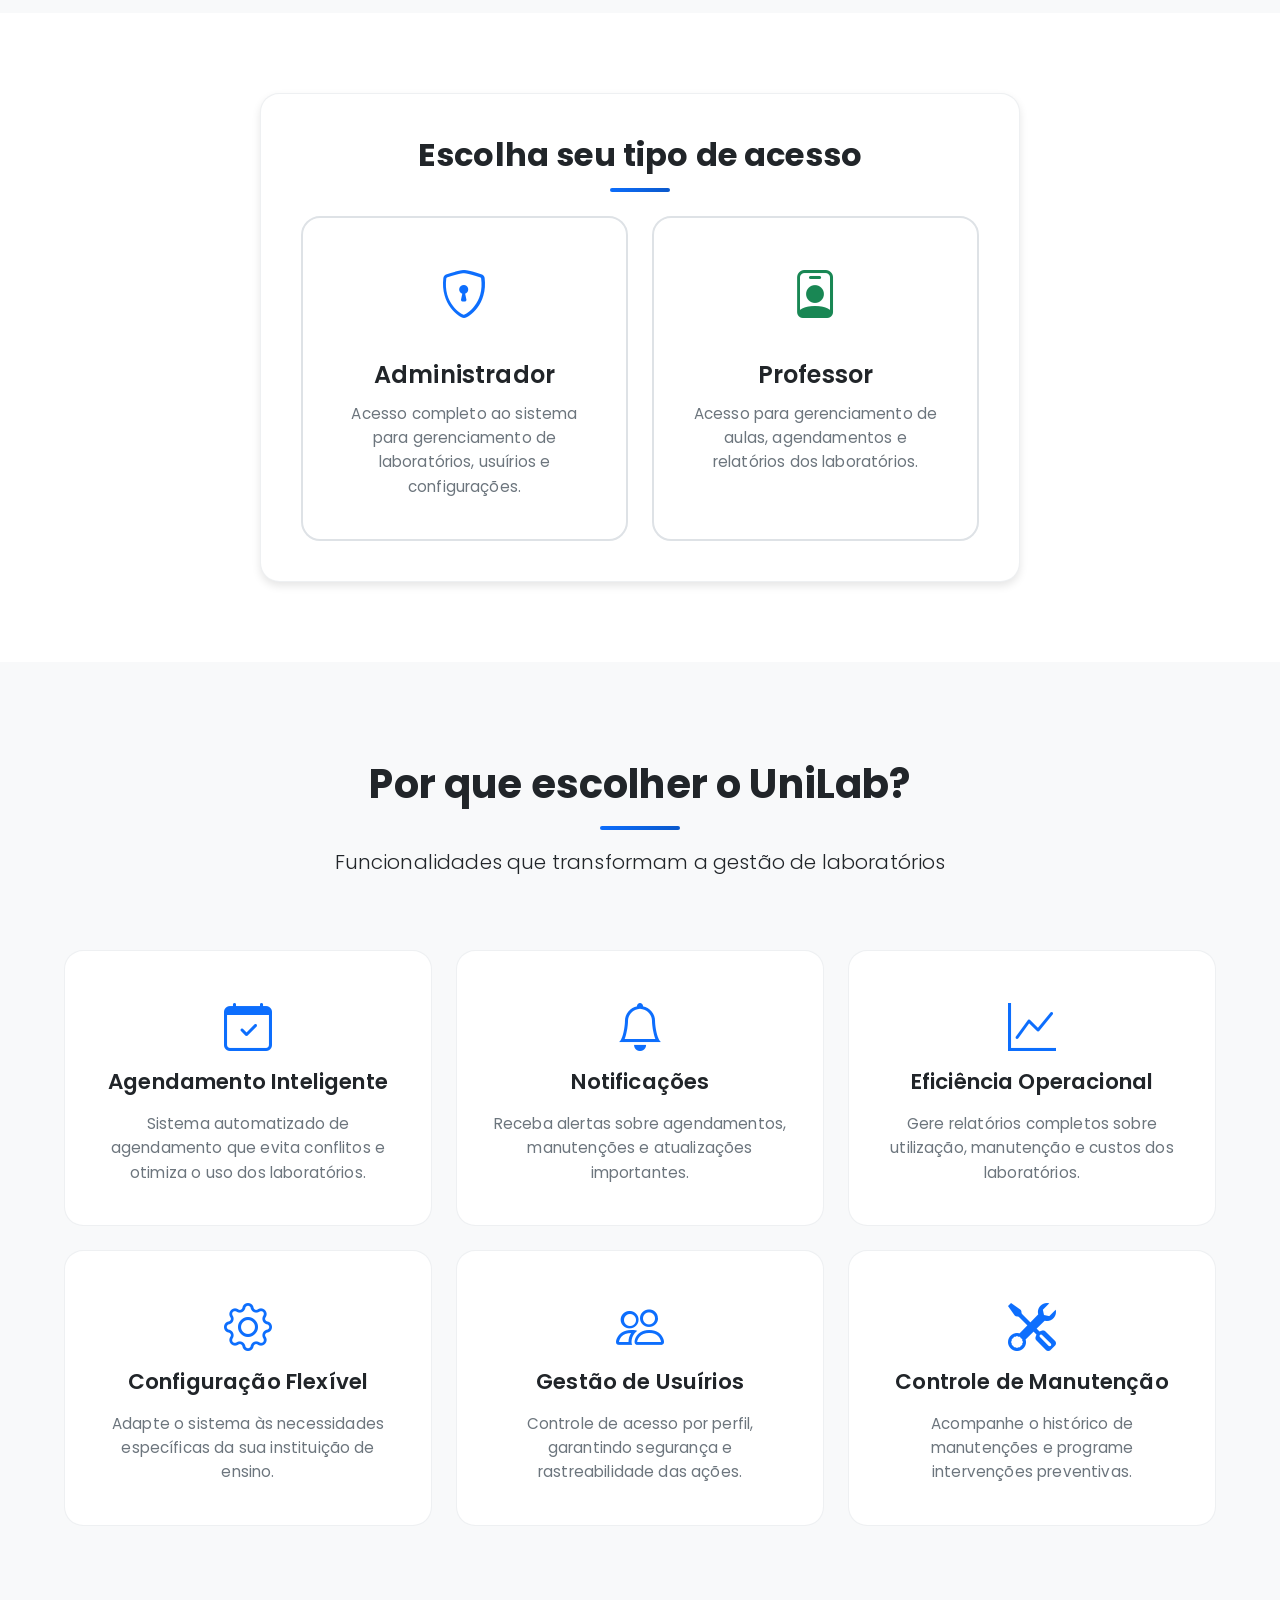
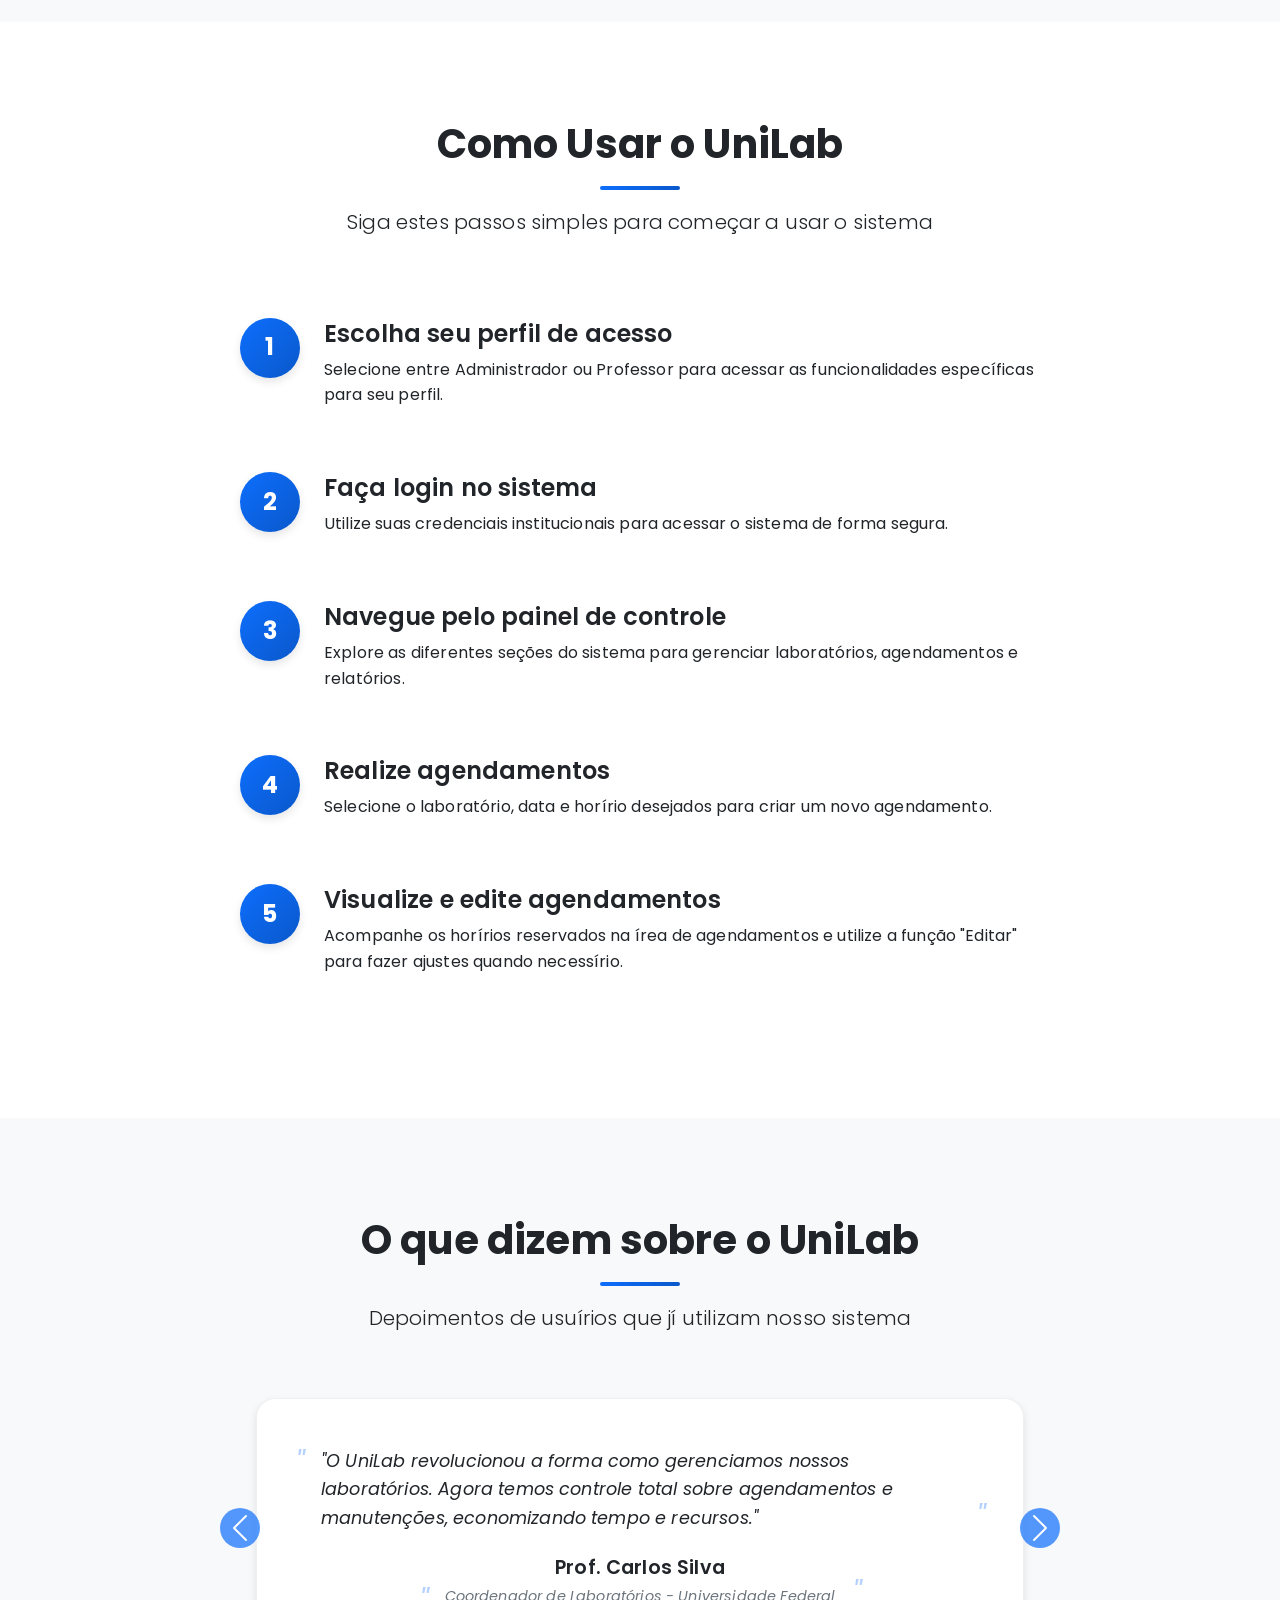
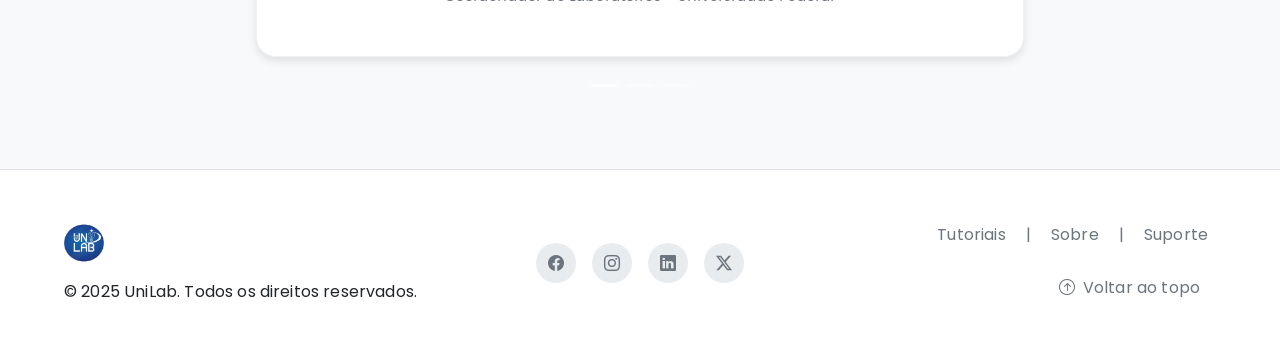
==== commit 1d01e3e9: "Add files via upload" ====
--- a/administradorGerenciarLaboratorios.html
+++ b/administradorGerenciarLaboratorios.html
@@ -1,4 +1,4 @@
-﻿<!-- CÁ³digo desenvolvido por Rafael V. Gogge -->
+﻿<!-- Código desenvolvido por Rafael V. Gogge -->
 <!-- Direitos reservados Unilab  2025 -->
 <!-- GitHub: https://github.com/RafaelGogge -->
 <!DOCTYPE html>
@@ -7,10 +7,10 @@
 <head>
     <meta charset="UTF-8">
     <meta name="viewport" content="width=device-width, initial-scale=1.0">
-    <meta name="description" content="Gerenciamento de LaboratÁ³rios - UniLab">
+    <meta name="description" content="Gerenciamento de Laboratórios - UniLab">
     <meta name="author" content="Rafael V. Gogge">
     <meta name="copyright" content=" 2025 Rafael V. Gogge">
-    <title>UniLab - Gerenciar LaboratÁ³rios</title>
+    <title>UniLab - Gerenciar Laboratórios</title>
     <!-- Bootstrap CSS -->
     <link href="https://cdn.jsdelivr.net/npm/bootstrap@5.3.0/dist/css/bootstrap.min.css" rel="stylesheet">
     <!-- Bootstrap Icons -->
@@ -45,7 +45,7 @@
 
 <body class="d-flex flex-column min-vh-100">
     <!-- Skip link para acessibilidade -->
-    <a href="#main-content" class="skip-link">Pular para o conteÁºdo principal</a>
+    <a href="#main-content" class="skip-link">Pular para o conteúdo principal</a>
 
     <!-- Navbar -->
     <header class="navbar navbar-expand-lg navbar-dark fixed-top transition-all duration-300" id="navbar">
@@ -61,7 +61,7 @@
                 <ul class="navbar-nav me-auto">
                     <li class="nav-item">
                         <a class="nav-link" href="sejaBemVindo.html">
-                            <i class="bi bi-house-door me-1"></i>InÁ­cio
+                            <i class="bi bi-house-door me-1"></i>Início
                         </a>
                     </li>
                     <li class="nav-item">
@@ -71,26 +71,25 @@
                     </li>
                     <li class="nav-item">
                         <a class="nav-link" href="historicoAgendamentos.html">
-                            <i class="bi bi-clock-history me-1"></i>HistÁ³rico
+                            <i class="bi bi-clock-history me-1"></i>Histórico
                         </a>
                     </li>
                 </ul>
                 <div class="d-flex align-items-center">
-                    <!-- NotificaÁ§Áµes -->
-                    <div class="nÁƒ£otification-bell me-3" data-bs-toggle="modal"
-                        data-bs-target="#nÁƒ£otificationModal">
+                    <!-- Notificações -->
+                    <div class="notification-bell me-3" data-bs-toggle="modal" data-bs-target="#notificationModal">
                         <i class="bi bi-bell-fill fs-5 text-white hover:text-accent transition-colors duration-300"></i>
-                        <span class="nÁƒ£otification-badge">3</span>
-                    </div>
-
-                    <!-- Dropdown do UsuÁ¡rio -->
+                        <span class="notification-badge">3</span>
+                    </div>
+
+                    <!-- Dropdown do Usuírio -->
                     <div class="dropdown">
                         <a class="nav-link dropdown-toggle d-flex align-items-center" href="#" id="userDropdown"
                             role="button" data-bs-toggle="dropdown" aria-expanded="false">
                             <div class="avatar-circle me-2">
                                 <i class="bi bi-person-fill"></i>
                             </div>
-                            <span class="user-name">UsuÁ¡rio</span>
+                            <span class="user-name">Usuírio</span>
                         </a>
                         <ul class="dropdown-menu dropdown-menu-end" aria-labelledby="userDropdown">
                             <li>
@@ -100,7 +99,7 @@
                             </li>
                             <li>
                                 <a class="dropdown-item" href="#" onclick="openConfigModal()">
-                                    <i class="bi bi-gear-fill"></i>Configuraes
+                                    <i class="bi bi-gear-fill"></i>Configurações
                                 </a>
                             </li>
                             <li>
@@ -120,23 +119,23 @@
 
     <!-- Conteúdo Principal -->
     <main id="main-content" class="container py-5">
-        <!-- Cabealho da PÁ¡gina -->
+        <!-- Cabeçalho da Pígina -->
         <div class="page-header d-flex justify-content-between align-items-center mb-4">
             <div>
-                <h1><i class="bi bi-building"></i> Gerenciar LaboratÁ³rios</h1>
-                <p class="lead">Gerencie os laboratÁ³rios disponveis no sistema</p>
+                <h1><i class="bi bi-building"></i> Gerenciar Laboratórios</h1>
+                <p class="lead">Gerencie os laboratórios disponíveis no sistema</p>
             </div>
             <div>
                 <a href="sejaBemVindo.html" class="btn btn-secondary me-2">
                     <i class="bi bi-arrow-left"></i> Voltar
                 </a>
                 <button class="btn btn-primary" id="btnNovoLaboratorio">
-                    <i class="bi bi-plus-circle"></i> Novo LaboratÁ³rio
+                    <i class="bi bi-plus-circle"></i> Novo Laboratório
                 </button>
             </div>
         </div>
 
-        <!-- EstatÁ­sticas -->
+        <!-- Estatísticas -->
         <div class="row mb-4">
             <div class="col-md-3">
                 <div class="stat-card">
@@ -145,7 +144,7 @@
                     </div>
                     <div class="stat-content">
                         <h3 id="totalLaboratorios">0</h3>
-                        <p>Total de LaboratÁ³rios</p>
+                        <p>Total de Laboratórios</p>
                     </div>
                 </div>
             </div>
@@ -156,7 +155,7 @@
                     </div>
                     <div class="stat-content">
                         <h3 id="laboratoriosAtivos">0</h3>
-                        <p>LaboratÁ³rios Ativos</p>
+                        <p>Laboratórios Ativos</p>
                     </div>
                 </div>
             </div>
@@ -167,7 +166,7 @@
                     </div>
                     <div class="stat-content">
                         <h3 id="laboratoriosInativos">0</h3>
-                        <p>LaboratÁ³rios Inativos</p>
+                        <p>Laboratórios Inativos</p>
                     </div>
                 </div>
             </div>
@@ -194,7 +193,7 @@
                                 <div class="input-group">
                                     <span class="input-group-text"><i class="bi bi-search"></i></span>
                                     <input type="text" class="form-control" id="searchInput"
-                                        placeholder="Buscar por nome ou localizao">
+                                        placeholder="Buscar por nome ou localização">
                                 </div>
                             </div>
                             <div class="col-md-3">
@@ -207,9 +206,9 @@
                             <div class="col-md-3">
                                 <select class="form-select" id="tipoFilter">
                                     <option value="">Todos os Tipos</option>
-                                    <option value="computacao">Computao</option>
-                                    <option value="fisica">Fsica</option>
-                                    <option value="quimica">Qumica</option>
+                                    <option value="computacao">Computação</option>
+                                    <option value="fisica">Física</option>
+                                    <option value="quimica">Química</option>
                                     <option value="biologia">Biologia</option>
                                     <option value="outro">Outro</option>
                                 </select>
@@ -232,34 +231,34 @@
             </div>
         </div>
 
-        <!-- Lista de LaboratÁ³rios -->
+        <!-- Lista de Laboratórios -->
         <div class="card">
             <div class="card-body">
                 <div class="d-flex justify-content-between align-items-center mb-3">
-                    <h5 class="card-title">Lista de LaboratÁ³rios</h5>
+                    <h5 class="card-title">Lista de Laboratórios</h5>
                 </div>
                 <div class="table-responsive">
                     <table class="table" id="laboratoriosTable">
                         <thead>
                             <tr>
-                                <th>NÁƒ£ome</th>
-                                <th>Localizao</th>
+                                <th>Nome</th>
+                                <th>Localização</th>
                                 <th>Tipo</th>
                                 <th>Capacidade</th>
                                 <th>Status</th>
-                                <th>AÁ§Áµes</th>
+                                <th>Ações</th>
                             </tr>
                         </thead>
                         <tbody>
-                            <!-- Dados sero inseridos via JavaScript -->
+                            <!-- Dados serão inseridos via JavaScript -->
                         </tbody>
                     </table>
                 </div>
             </div>
         </div>
 
-        <!-- PaginaÁ§Á£o -->
-        <nav aria-label="NavegaÁ§Á£o de páginas" class="mt-4">
+        <!-- Paginação -->
+        <nav aria-label="Navegação de píginas" class="mt-4">
             <ul class="pagination justify-content-center">
                 <li class="page-item disabled">
                     <a class="page-link" href="#" tabindex="-1">Anterior</a>
@@ -268,23 +267,23 @@
                 <li class="page-item"><a class="page-link" href="#">2</a></li>
                 <li class="page-item"><a class="page-link" href="#">3</a></li>
                 <li class="page-item">
-                    <a class="page-link" href="#">PrÁ³ximo</a>
+                    <a class="page-link" href="#">Próximo</a>
                 </li>
             </ul>
         </nav>
     </main>
 
-    <!-- Modal de NotificaÁ§Áµes -->
-    <div class="modal fade" id="nÁƒ£otificationModal" tabindex="-1">
+    <!-- Modal de Notificações -->
+    <div class="modal fade" id="notificationModal" tabindex="-1">
         <div class="modal-dialog modal-dialog-centered">
             <div class="modal-content">
                 <div class="modal-header">
-                    <h5 class="modal-title"><i class="bi bi-bell"></i> NotificaÁ§Áµes</h5>
+                    <h5 class="modal-title"><i class="bi bi-bell"></i> Notificações</h5>
                     <button type="button" class="btn-close" data-bs-dismiss="modal"></button>
                 </div>
                 <div class="modal-body">
-                    <div class="nÁƒ£otification-list">
-                        <!-- NotificaÁ§Áµes sero inseridas via JavaScript -->
+                    <div class="notification-list">
+                        <!-- Notificações serão inseridas via JavaScript -->
                     </div>
                 </div>
                 <div class="modal-footer">
@@ -294,37 +293,37 @@
         </div>
     </div>
 
-    <!-- Modal de Novo/Editar LaboratÁ³rio -->
+    <!-- Modal de Novo/Editar Laboratório -->
     <div class="modal fade" id="laboratorioModal" tabindex="-1">
         <div class="modal-dialog">
             <div class="modal-content">
                 <div class="modal-header">
-                    <h5 class="modal-title" id="modalTitle">Novo LaboratÁ³rio</h5>
+                    <h5 class="modal-title" id="modalTitle">Novo Laboratório</h5>
                     <button type="button" class="btn-close" data-bs-dismiss="modal"></button>
                 </div>
                 <div class="modal-body">
                     <form id="laboratorioForm">
                         <div class="mb-3">
-                            <label for="nome" class="form-label">NÁƒ£ome do LaboratÁ³rio</label>
+                            <label for="nome" class="form-label">Nome do Laboratório</label>
                             <input type="text" class="form-control" id="nome" name="nome" required>
                         </div>
                         <div class="mb-3">
-                            <label for="localizacao" class="form-label">Localizao</label>
+                            <label for="localizacao" class="form-label">Localização</label>
                             <input type="text" class="form-control" id="localizacao" name="localizacao" required>
                         </div>
                         <div class="mb-3">
                             <label for="tipo" class="form-label">Tipo</label>
                             <select class="form-select" id="tipo" name="tipo" required>
                                 <option value="">Selecione um tipo</option>
-                                <option value="computacao">Computao</option>
-                                <option value="fisica">Fsica</option>
-                                <option value="quimica">Qumica</option>
+                                <option value="computacao">Computação</option>
+                                <option value="fisica">Física</option>
+                                <option value="quimica">Química</option>
                                 <option value="biologia">Biologia</option>
                                 <option value="outro">Outro</option>
                             </select>
                         </div>
                         <div class="mb-3">
-                            <label for="capacidade" class="form-label">Capacidade (nmero de alunos)</label>
+                            <label for="capacidade" class="form-label">Capacidade (número de alunos)</label>
                             <input type="number" class="form-control" id="capacidade" name="capacidade" min="1"
                                 required>
                         </div>
@@ -338,7 +337,7 @@
                                     </button>
                                 </div>
                                 <div id="listaFerramentas" class="mt-2">
-                                    <!-- As ferramentas sero adicionadas aqui -->
+                                    <!-- As ferramentas serão adicionadas aqui -->
                                 </div>
                                 <input type="hidden" id="ferramentas" name="ferramentas">
                             </div>
@@ -374,13 +373,13 @@
         </div>
     </footer>
 
-    <!-- Toast para nÁƒ£otificaes -->
+    <!-- Toast para notificações -->
     <div class="position-fixed bottom-0 end-0 p-3" style="z-index: 11">
-        <div id="nÁƒ£otification" class="toast align-items-center text-white bg-primary border-0" role="alert"
+        <div id="notification" class="toast align-items-center text-white bg-primary border-0" role="alert"
             aria-live="assertive" aria-atomic="true">
             <div class="d-flex">
-                <div class="toast-body" id="nÁƒ£otificationBody">
-                    Notificao
+                <div class="toast-body" id="notificationBody">
+                    Notificação
                 </div>
                 <button type="button" class="btn-close btn-close-white me-2 m-auto" data-bs-dismiss="toast"
                     aria-label="Fechar"></button>
@@ -395,4 +394,4 @@
     <script src="js/globalSettings.js" defer></script>
 </body>
 
-</html>+</html>
--- a/css/administradorGerenciarLaboratorios.css
+++ b/css/administradorGerenciarLaboratorios.css
@@ -59,13 +59,13 @@
     transform: scale(0.95);
 }
 
-/* Novas regras para labels e campos do modal */
-#labModal .modal-title,
-#labModal .form-label {
-    color: var(--text-color);
-}
-
-#labModal .form-control {
+/* Novas regras para labels e campos do modal (correspondem a #laboratorioModal) */
+#laboratorioModal .modal-title,
+#laboratorioModal .form-label {
+    color: var(--text-color);
+}
+
+#laboratorioModal .form-control {
     background: rgba(8, 14, 44, 0.8);
     border: 1px solid rgba(255, 255, 255, 0.1);
     color: var(--text-color);
@@ -74,14 +74,14 @@
     transition: var(--transition);
 }
 
-#labModal .form-control:focus {
+#laboratorioModal .form-control:focus {
     background: rgba(8, 14, 44, 0.9);
     border-color: var(--accent-color);
     box-shadow: 0 0 0 3px rgba(13, 110, 253, 0.25);
 }
 
 /* Botões do Modal */
-#labModal .btn-primary {
+#laboratorioModal .btn-primary {
     background: var(--accent-color);
     border: none;
     padding: 0.8rem 1.5rem;
@@ -90,12 +90,12 @@
     transition: var(--transition);
 }
 
-#labModal .btn-primary:hover {
+#laboratorioModal .btn-primary:hover {
     background: #0b5ed7;
     transform: translateY(-2px);
 }
 
-#labModal .btn-secondary {
+#laboratorioModal .btn-secondary {
     background: rgba(255, 255, 255, 0.1);
     border: none;
     padding: 0.8rem 1.5rem;
@@ -104,9 +104,29 @@
     transition: var(--transition);
 }
 
-#labModal .btn-secondary:hover {
+#laboratorioModal .btn-secondary:hover {
     background: rgba(255, 255, 255, 0.15);
     transform: translateY(-2px);
+}
+
+/* Ajustes específicos para espaçamento e largura do modal */
+#laboratorioModal .modal-dialog {
+    max-width: 800px;
+    margin: 1.75rem auto;
+}
+
+#laboratorioModal .modal-content {
+    border-radius: 12px;
+    overflow: hidden;
+}
+
+#laboratorioModal .modal-body {
+    padding: 1.25rem 1.5rem;
+}
+
+#laboratorioModal .modal-header,
+#laboratorioModal .modal-footer {
+    padding: 1rem 1.5rem;
 }
 
 /* Reset e Estilos Globais */
@@ -277,6 +297,35 @@
     color: var(--accent-color);
 }
 
+/* Garantir visibilidade dos ícones mesmo em hover/overlays */
+.stat-icon,
+.stat-icon i,
+.page-header i,
+.page-header .btn i,
+.page-header .btn .bi,
+.card-title i {
+    z-index: 2;
+}
+
+/* Forçar cor legível nos ícones principais */
+.stat-icon i,
+.page-header i,
+.card-title i {
+    color: var(--text-color) !important;
+}
+
+/* Botões do header: manter ícone branco e visível */
+.page-header .btn i,
+.page-header .btn .bi {
+    color: var(--text-color) !important;
+}
+
+/* Em hover, garantir contraste do ícone quando o fundo muda */
+.stat-card:hover .stat-icon i,
+.lab-card:hover .lab-card-icon i {
+    color: var(--text-color) !important;
+}
+
 .stat-content h3 {
     font-size: 1.75rem;
     font-weight: 600;
@@ -711,4 +760,9 @@
 
 .ferramenta-item {
     animation: fadeIn 0.3s ease forwards;
+}
+
+/* Classe usada pelo observer do JS para animar ao entrar na viewport */
+.animate-in {
+    animation: fadeIn 0.5s ease forwards;
 }
--- a/css/globalSettings.css
+++ b/css/globalSettings.css
@@ -28,7 +28,7 @@
 
 .a11y-widget {
     position: fixed;
-    right: 1rem;
+    left: 1rem;
     bottom: 1rem;
     z-index: 11000;
     font-family: 'Poppins', sans-serif;
@@ -37,12 +37,27 @@
 .a11y-fab {
     border: none;
     border-radius: 999px;
-    padding: 0.6rem 0.85rem;
-    background: #0d6efd;
-    color: #ffffff;
+    width: 46px;
+    height: 46px;
+    padding: 0;
+    background: #ffffff;
+    color: #111827;
+    border: 1px solid rgba(17, 24, 39, 0.15);
+    font-size: 1.25rem;
     font-weight: 700;
+    display: inline-flex;
+    align-items: center;
+    justify-content: center;
+    line-height: 1;
     cursor: pointer;
     box-shadow: 0 8px 18px rgba(0, 0, 0, 0.26);
+}
+
+.a11y-fab-icon {
+    width: 100%;
+    height: 100%;
+    object-fit: cover;
+    pointer-events: none;
 }
 
 .a11y-fab:focus-visible,
@@ -192,7 +207,7 @@
 
 @media (max-width: 767.98px) {
     .a11y-widget {
-        right: 0.65rem;
+        left: 0.65rem;
         bottom: 0.65rem;
     }
 
